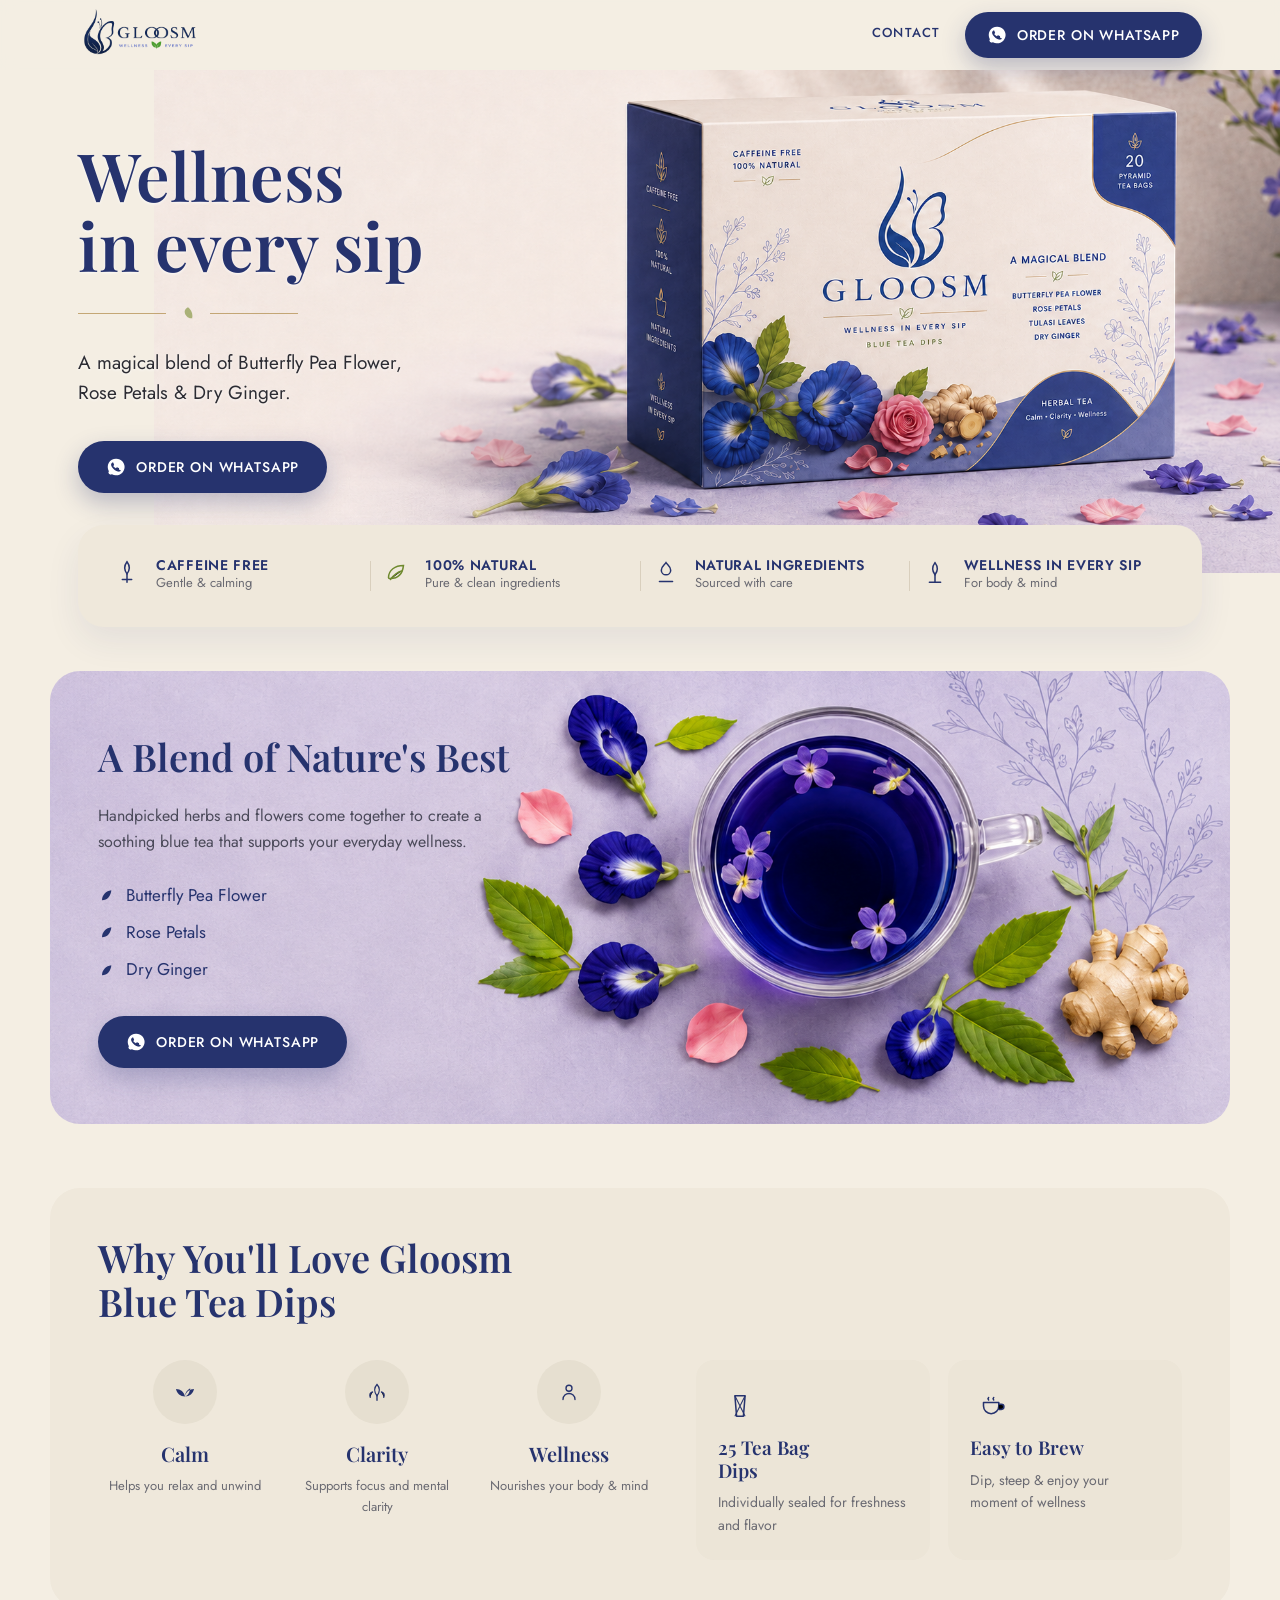
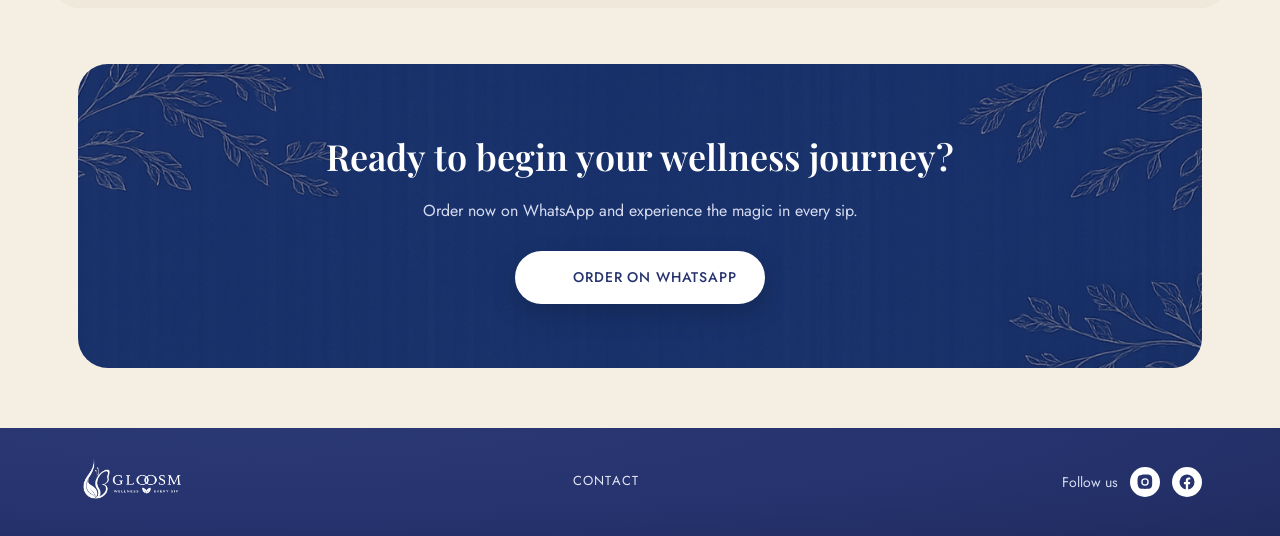
==== index.html @ f614bc04 "First Commit" ====
<!DOCTYPE html>
<html lang="en">

<head>
  <meta charset="UTF-8" />
  <meta name="viewport" content="width=device-width, initial-scale=1.0" />
  <title>Gloosm — Wellness in Every Sip</title>
  <meta name="description"
    content="Gloosm Blue Tea Dips — a magical blend of Butterfly Pea Flower, Rose Petals, Tulasi Leaves & Ginger. Caffeine free, 100% natural." />
  <link rel="preconnect" href="https://fonts.googleapis.com" />
  <link rel="preconnect" href="https://fonts.gstatic.com" crossorigin />
  <link
    href="https://fonts.googleapis.com/css2?family=Playfair+Display:wght@400;500;600;700&family=Jost:wght@300;400;500;600&display=swap"
    rel="stylesheet" />
  <link rel="stylesheet" href="styles.css" />
</head>

<body>

  <!-- ================= HEADER ================= -->
  <header class="site-header" id="top">
    <div class="container header-inner">
      <a href="#top" class="brand">
        <img src="images/logoo.png" alt="Gloosm Logo" class="brand-logo" />
      </a>

      <nav class="main-nav" id="mainNav">
        <a href="#contact">CONTACT</a>
      </nav>

      <a href="https://wa.me/917780177372" class="btn btn-whatsapp header-cta">
        <span class="wa-icon" aria-hidden="true"></span> ORDER ON WHATSAPP
      </a>

      <button class="nav-toggle" id="navToggle" aria-label="Menu" aria-expanded="false">
        <span></span><span></span><span></span>
      </button>
    </div>
  </header>

  <!-- ================= HERO ================= -->
  <section class="hero">
    <div class="container hero-inner">
      <div class="hero-copy">
        <h1>Wellness<br />in every sip</h1>
        <div class="leaf-divider" aria-hidden="true">
          <span class="line"></span>
          <svg viewBox="0 0 24 24" width="20" height="20">
            <path d="M12 4c4 3 6 8 5 13-4 1-9-3-9-8 0-2 2-4 4-5z" fill="#8a9a4a" opacity=".7" />
          </svg>
          <span class="line"></span>
        </div>
        <p>A magical blend of Butterfly Pea Flower,<br />Rose Petals &amp; Dry Ginger.</p>
        <a href="https://wa.me/917780177372" class="btn btn-whatsapp">
          <span class="wa-icon" aria-hidden="true"></span> ORDER ON WHATSAPP
        </a>
      </div>
    </div>
  </section>

  <!-- ================= FEATURE BAR ================= -->
  <section class="features">
    <div class="container feature-row">
      <div class="feature">
        <span class="feature-icon">
          <svg viewBox="0 0 32 32" width="30" height="30">
            <path d="M16 5c3 4 3 9 0 13-3-4-3-9 0-13z" fill="none" stroke="#26336E" stroke-width="1.6" />
            <path d="M16 18v9M11 24h10" stroke="#26336E" stroke-width="1.6" stroke-linecap="round" />
          </svg>
        </span>
        <div class="feature-text">
          <h3>CAFFEINE FREE</h3>
          <p>Gentle &amp; calming</p>
        </div>
      </div>
      <span class="feature-sep"></span>
      <div class="feature">
        <span class="feature-icon">
          <svg viewBox="0 0 32 32" width="30" height="30">
            <path d="M8 22c0-8 7-13 16-13-1 9-6 14-14 14-1 0-2-.4-2-1z" fill="none" stroke="#6f8a2e"
              stroke-width="1.6" />
            <path d="M10 24c4-5 8-8 12-9" stroke="#6f8a2e" stroke-width="1.6" stroke-linecap="round" />
          </svg>
        </span>
        <div class="feature-text">
          <h3>100% NATURAL</h3>
          <p>Pure &amp; clean ingredients</p>
        </div>
      </div>
      <span class="feature-sep"></span>
      <div class="feature">
        <span class="feature-icon">
          <svg viewBox="0 0 32 32" width="30" height="30">
            <path d="M16 6c2 3 5 4 5 8a5 5 0 0 1-10 0c0-4 3-5 5-8z" fill="none" stroke="#26336E" stroke-width="1.6" />
            <path d="M9 26h14" stroke="#26336E" stroke-width="1.6" stroke-linecap="round" />
          </svg>
        </span>
        <div class="feature-text">
          <h3>NATURAL <br class="br-narrow">INGREDIENTS</h3>
          <p>Sourced with care</p>
        </div>
      </div>
      <span class="feature-sep"></span>
      <div class="feature">
        <span class="feature-icon">
          <svg viewBox="0 0 32 32" width="30" height="30">
            <path d="M16 6c3 4 3 9 0 13-3-4-3-9 0-13z" fill="none" stroke="#26336E" stroke-width="1.6" />
            <path d="M16 19v8M10 27h12" stroke="#26336E" stroke-width="1.6" stroke-linecap="round" />
          </svg>
        </span>
        <div class="feature-text">
          <h3>WELLNESS <br class="br-narrow">IN EVERY SIP</h3>
          <p>For body &amp; mind</p>
        </div>
      </div>
    </div>
  </section>

  <!-- ================= MOBILE HERO CTA ================= -->
  <div class="mobile-hero-cta">
    <a href="https://wa.me/917780177372" class="btn btn-whatsapp">
      <span class="wa-icon" aria-hidden="true"></span> ORDER ON WHATSAPP
    </a>
  </div>

  <!-- ================= BLEND / ABOUT ================= -->
  <section class="blend" id="about">
    <div class="container blend-card">
      <div class="blend-copy">
        <h2>A Blend of Nature's Best</h2>
        <p>Handpicked herbs and flowers come together to create a soothing blue tea that supports your everyday
          wellness.</p>
        <ul class="ingredients">
          <li><span class="leaf-bullet" aria-hidden="true"></span> Butterfly Pea Flower</li>
          <li><span class="leaf-bullet" aria-hidden="true"></span> Rose Petals</li>
          <li><span class="leaf-bullet" aria-hidden="true"></span> Dry Ginger</li>
        </ul>
        <a href="https://wa.me/917780177372" class="btn btn-whatsapp">
          <span class="wa-icon" aria-hidden="true"></span> ORDER ON WHATSAPP
        </a>
      </div>
    </div>
  </section>

  <!-- ================= WHY / PRODUCT ================= -->
  <section class="why" id="product">
    <div class="container why-inner">
      <h2>Why You'll Love Gloosm<br />Blue Tea Dips</h2>

      <div class="why-grid">
        <div class="why-benefits">
          <div class="benefit">
            <span class="benefit-icon">
              <svg viewBox="0 0 40 40" width="30" height="30">
                <path
                  d="M20 26c-6 0-11-4-12-10 6 0 11 4 12 10zM20 26c6 0 11-4 12-10-6 0-11 4-12 10zM20 26c0-5 3-9 7-11-1 6-3 10-7 11z"
                  fill="#26336E" />
              </svg>
            </span>
            <h4>Calm</h4>
            <p>Helps you relax and unwind</p>
          </div>
          <div class="benefit">
            <span class="benefit-icon">
              <svg viewBox="0 0 40 40" width="30" height="30">
                <path d="M20 10c4 4 4 10 0 15-4-5-4-11 0-15z" fill="none" stroke="#26336E" stroke-width="1.8" />
                <path d="M20 25v6M14 20c-3 1-4 4-3 7M26 20c3 1 4 4 3 7" stroke="#26336E" stroke-width="1.8"
                  stroke-linecap="round" />
              </svg>
            </span>
            <h4>Clarity</h4>
            <p>Supports focus and mental clarity</p>
          </div>
          <div class="benefit">
            <span class="benefit-icon">
              <svg viewBox="0 0 40 40" width="30" height="30">
                <circle cx="20" cy="15" r="4" fill="none" stroke="#26336E" stroke-width="1.8" />
                <path d="M12 30c0-5 4-8 8-8s8 3 8 8" fill="none" stroke="#26336E" stroke-width="1.8"
                  stroke-linecap="round" />
              </svg>
            </span>
            <h4>Wellness</h4>
            <p>Nourishes your body &amp; mind</p>
          </div>
        </div>

        <div class="why-cards">
          <div class="info-card">
            <span class="info-icon">
              <svg viewBox="0 0 40 40" width="34" height="34">
                <path d="M14 8h12l-2 24H16z" fill="none" stroke="#26336E" stroke-width="1.8" stroke-linejoin="round" />
                <path d="M14 8l12 24M26 8L14 32" stroke="#26336E" stroke-width="1.2" />
              </svg>
            </span>
            <h4>25 Tea Bag<br />Dips</h4>
            <p>Individually sealed for freshness and flavor</p>
          </div>
          <div class="info-card">
            <span class="info-icon">
              <svg viewBox="0 0 40 40" width="34" height="34">
                <path d="M10 16h18v4a9 9 0 0 1-18 0z" fill="none" stroke="#26336E" stroke-width="1.8"
                  stroke-linejoin="round" />
                <path d="M28 18h3a3 3 0 0 1 0 6h-3M16 10c-1 1-1 2 0 3M22 10c-1 1-1 2 0 3" stroke="#26336E"
                  stroke-width="1.8" stroke-linecap="round" />
              </svg>
            </span>
            <h4>Easy to Brew</h4>
            <p>Dip, steep &amp; enjoy your moment of wellness</p>
          </div>
        </div>
      </div>
    </div>
  </section>

  <!-- ================= CTA ================= -->
  <section class="cta" id="contact">
    <div class="container">
      <div class="cta-card">
        <h2>Ready to begin your wellness journey?</h2>
        <p>Order now on WhatsApp and experience the magic in every sip.</p>
        <a href="https://wa.me/917780177372" class="btn btn-whatsapp btn-light">
          <span class="wa-icon wa-icon-green" aria-hidden="true"></span> ORDER ON WHATSAPP
        </a>
      </div>
    </div>
  </section>

  <!-- ================= FOOTER ================= -->
  <footer class="site-footer">
    <div class="container footer-inner">
      <a href="#top" class="brand footer-brand">
        <img src="images/logoo.png" alt="Gloosm Logo" class="brand-logo" />
      </a>

      <nav class="footer-nav">
        <a href="#contact">CONTACT</a>
      </nav>

      <div class="footer-social">
        <span>Follow us</span>
        <a href="#" class="social" aria-label="Instagram">
          <svg viewBox="0 0 24 24" width="18" height="18" fill="#26336E">
            <path
              d="M12 2c2.7 0 3 0 4.1.1 1 .1 1.7.2 2.3.5.6.2 1.1.5 1.6 1s.8 1 1 1.6c.2.6.4 1.3.5 2.3.1 1.1.1 1.4.1 4.1s0 3-.1 4.1c-.1 1-.2 1.7-.5 2.3-.2.6-.5 1.1-1 1.6s-1 .8-1.6 1c-.6.2-1.3.4-2.3.5-1.1.1-1.4.1-4.1.1s-3 0-4.1-.1c-1-.1-1.7-.2-2.3-.5-.6-.2-1.1-.5-1.6-1s-.8-1-1-1.6c-.3-.6-.4-1.3-.5-2.3C2 15 2 14.7 2 12s0-3 .1-4.1c.1-1 .2-1.7.5-2.3.2-.6.5-1.1 1-1.6s1-.8 1.6-1c.6-.3 1.3-.4 2.3-.5C8.7 2 9 2 12 2zm0 5a5 5 0 1 0 0 10 5 5 0 0 0 0-10zm0 8.2a3.2 3.2 0 1 1 0-6.4 3.2 3.2 0 0 1 0 6.4zm5.2-8.4a1.2 1.2 0 1 1-2.4 0 1.2 1.2 0 0 1 2.4 0z" />
          </svg>
        </a>
        <a href="#" class="social" aria-label="Facebook">
          <svg viewBox="0 0 24 24" width="18" height="18" fill="#26336E">
            <path
              d="M22 12a10 10 0 1 0-11.6 9.9v-7H7.9V12h2.5V9.8c0-2.5 1.5-3.9 3.8-3.9 1.1 0 2.2.2 2.2.2v2.5h-1.3c-1.2 0-1.6.8-1.6 1.6V12h2.8l-.4 2.9h-2.4v7A10 10 0 0 0 22 12z" />
          </svg>
        </a>
      </div>
    </div>
  </footer>

  <script src="script.js"></script>
</body>

</html>
---- styles.css ----
/* ================= RESET & TOKENS ================= */
*,
*::before,
*::after { box-sizing: border-box; margin: 0; padding: 0; }

:root {
  --navy: #26336e;
  --navy-deep: #1f2a5c;
  --cream: #f4eee3;
  --cream-2: #efe8db;
  --lavender: #d9d2ea;
  --lavender-2: #cfc7e6;
  --gold: #b8965a;
  --olive: #6f8a2e;
  --ink: #2c2c33;
  --muted: #6a6a72;
  --white: #ffffff;
  --radius: 26px;
  --serif: "Playfair Display", Georgia, serif;
  --sans: "Jost", "Segoe UI", sans-serif;
}

html { scroll-behavior: smooth; }

body {
  font-family: var(--sans);
  color: var(--ink);
  background: var(--cream);
  line-height: 1.6;
  -webkit-font-smoothing: antialiased;
}

img { max-width: 100%; display: block; }

.container {
  width: 100%;
  max-width: 1180px;
  margin: 0 auto;
  padding: 0 28px;
}

h1, h2, h3, h4 { font-family: var(--serif); color: var(--navy); font-weight: 600; }

/* ================= BUTTONS ================= */
.btn {
  display: inline-flex;
  align-items: center;
  gap: 10px;
  font-family: var(--sans);
  font-weight: 500;
  font-size: 14px;
  letter-spacing: .06em;
  text-decoration: none;
  border: none;
  cursor: pointer;
  border-radius: 40px;
  padding: 15px 28px;
  transition: transform .2s ease, box-shadow .2s ease, background .2s ease;
}

.btn-whatsapp {
  background: var(--navy);
  color: #fff;
  box-shadow: 0 10px 24px rgba(38, 51, 110, .28);
}
.btn-whatsapp:hover { background: var(--navy-deep); transform: translateY(-2px); }

.btn-light {
  background: #fff;
  color: var(--navy);
  box-shadow: 0 10px 26px rgba(0, 0, 0, .18);
}
.btn-light:hover { transform: translateY(-2px); }

/* whatsapp glyph */
.wa-icon {
  width: 20px; height: 20px; flex: 0 0 20px;
  border-radius: 50%;
  background: #fff;
  -webkit-mask: url("data:image/svg+xml,%3Csvg xmlns='http://www.w3.org/2000/svg' viewBox='0 0 24 24'%3E%3Cpath d='M12 2a10 10 0 0 0-8.6 15L2 22l5.2-1.4A10 10 0 1 0 12 2zm5.9 14.1c-.2.7-1.4 1.3-2 1.4-.5.1-1.1.1-1.8-.1-.4-.1-1-.3-1.7-.6-3-1.3-4.9-4.3-5.1-4.5-.1-.2-1.2-1.5-1.2-2.9s.7-2 1-2.3c.2-.3.5-.4.7-.4h.5c.2 0 .4 0 .6.5l.8 2c.1.1.1.3 0 .5l-.4.5-.3.3c-.1.1-.2.3-.1.5s.5.9 1.1 1.4c.8.7 1.4.9 1.6 1s.4.1.5-.1l.7-.8c.2-.2.3-.2.5-.1l1.9.9c.2.1.4.2.4.3.1.2.1.6-.1 1.3z'/%3E%3C/svg%3E") center/contain no-repeat;
          mask: url("data:image/svg+xml,%3Csvg xmlns='http://www.w3.org/2000/svg' viewBox='0 0 24 24'%3E%3Cpath d='M12 2a10 10 0 0 0-8.6 15L2 22l5.2-1.4A10 10 0 1 0 12 2zm5.9 14.1c-.2.7-1.4 1.3-2 1.4-.5.1-1.1.1-1.8-.1-.4-.1-1-.3-1.7-.6-3-1.3-4.9-4.3-5.1-4.5-.1-.2-1.2-1.5-1.2-2.9s.7-2 1-2.3c.2-.3.5-.4.7-.4h.5c.2 0 .4 0 .6.5l.8 2c.1.1.1.3 0 .5l-.4.5-.3.3c-.1.1-.2.3-.1.5s.5.9 1.1 1.4c.8.7 1.4.9 1.6 1s.4.1.5-.1l.7-.8c.2-.2.3-.2.5-.1l1.9.9c.2.1.4.2.4.3.1.2.1.6-.1 1.3z'/%3E%3C/svg%3E") center/contain no-repeat;
}
.btn-whatsapp .wa-icon { background: #fff; }
.wa-icon-green { background: #2aa81a; }

/* ================= HEADER ================= */
.site-header {
  position: sticky;
  top: 0;
  z-index: 50;
  background: rgba(244, 238, 227, .92);
  backdrop-filter: blur(8px);
}
.header-inner {
  display: flex;
  align-items: center;
  gap: 24px;
  padding-top: 10px;
  padding-bottom: 10px;
  height: 70px;
}

.brand { display: flex; align-items: center; text-decoration: none; }
.brand-logo {
  height: 50px;
  width: auto;
  object-fit: contain;
  display: block;
  transform: scale(1.65);
  transform-origin: left center;
}

.main-nav {
  display: flex;
  gap: 34px;
  margin-left: auto;
}
.main-nav a {
  text-decoration: none;
  color: var(--navy);
  font-size: 13px;
  font-weight: 500;
  letter-spacing: .1em;
  padding-bottom: 4px;
  position: relative;
}
.main-nav a.active::after,
.main-nav a:hover::after {
  content: "";
  position: absolute;
  left: 0; right: 0; bottom: 0;
  height: 2px;
  background: var(--navy);
}

.header-cta { padding: 12px 22px; }

.nav-toggle {
  display: none;
  flex-direction: column;
  gap: 5px;
  background: none;
  border: none;
  cursor: pointer;
  padding: 6px;
}
.nav-toggle span {
  width: 26px; height: 2px; background: var(--navy);
  transition: .3s;
}

/* ================= HERO ================= */
.hero {
  position: relative;
  background-image: url("images/Hero (2).png");
  background-position: right center;
  background-size: 88% auto;
  background-repeat: no-repeat;
  padding: 70px 0 80px;
  min-height: 500px;
  display: flex;
  align-items: center;
  overflow: hidden;
}

.hero-inner {
  position: relative;
  z-index: 2;
  display: flex;
  align-items: center;
  width: 100%;
}

.hero-copy {
  max-width: 520px;
}

.hero-copy h1 {
  font-size: clamp(42px, 5.2vw, 70px);
  line-height: 1.05;
  font-weight: 600;
  color: var(--navy);
  text-shadow: 0 1px 3px rgba(255, 255, 255, 0.8);
}

.leaf-divider {
  display: flex;
  align-items: center;
  gap: 12px;
  margin: 24px 0;
  max-width: 220px;
}
.leaf-divider .line { flex: 1; height: 1px; background: var(--gold); opacity: .8; }

.hero-copy p {
  font-size: 19px;
  color: var(--ink);
  margin-bottom: 32px;
  font-weight: 400;
  text-shadow: 0 1px 3px rgba(255, 255, 255, 0.8);
}

/* ================= FEATURES ================= */
.features {
  position: relative;
  z-index: 10;
  background: var(--cream-2);
  border-radius: var(--radius);
  margin: -48px auto 0;
  max-width: 1124px;
  padding: 6px;
  box-shadow: 0 14px 34px rgba(38, 51, 110, 0.08);
}
.feature-row {
  display: flex;
  align-items: center;
  justify-content: space-between;
  gap: 10px;
  padding-top: 26px;
  padding-bottom: 26px;
}
.feature { display: flex; align-items: center; gap: 14px; flex: 1; }
.feature-text h3 {
  font-family: var(--sans);
  font-size: 14px;
  font-weight: 600;
  letter-spacing: .05em;
  color: var(--navy);
  line-height: 1.15;
}
.feature-text p { font-size: 13px; color: var(--muted); }
.feature-sep { width: 1px; align-self: stretch; background: #d9cfbd; margin: 4px 0; }
.br-narrow { display: none; }

/* ================= BLEND ================= */
.blend { padding: 44px 0; }
.blend-card {
  background: url("images/middle (2).png") center center / cover no-repeat;
  border-radius: 30px;
  display: flex;
  align-items: center;
  padding: 56px 48px;
  min-height: 420px;
  overflow: hidden;
}
.blend-copy { max-width: 480px; }
.blend-copy h2 { font-size: clamp(28px, 3.4vw, 38px); margin-bottom: 16px; }
.blend-copy p { color: #4b4a5a; max-width: 420px; margin-bottom: 22px; }
.ingredients { list-style: none; margin-bottom: 28px; }
.ingredients li {
  display: flex; align-items: center; gap: 12px;
  color: var(--navy);
  font-size: 17px;
  padding: 5px 0;
}
.leaf-bullet {
  width: 16px; height: 16px; flex: 0 0 16px;
  background: var(--navy);
  -webkit-mask: url("data:image/svg+xml,%3Csvg xmlns='http://www.w3.org/2000/svg' viewBox='0 0 24 24'%3E%3Cpath d='M6 20c0-8 6-14 14-15-1 9-6 15-14 15z' fill='black'/%3E%3Cpath d='M8 18c3-4 7-7 10-8' stroke='white' stroke-width='1.5' fill='none'/%3E%3C/svg%3E") center/contain no-repeat;
          mask: url("data:image/svg+xml,%3Csvg xmlns='http://www.w3.org/2000/svg' viewBox='0 0 24 24'%3E%3Cpath d='M6 20c0-8 6-14 14-15-1 9-6 15-14 15z' fill='black'/%3E%3C/svg%3E") center/contain no-repeat;
}

/* ================= WHY ================= */
.why { padding: 20px 0 56px; }
.why-inner {
  background: var(--cream-2);
  border-radius: 30px;
  padding: 48px;
  position: relative;
}
.why-inner > h2 {
  font-size: clamp(28px, 3.4vw, 38px);
  margin-bottom: 36px;
  line-height: 1.15;
}
.why-grid {
  display: grid;
  grid-template-columns: 1.15fr 1fr;
  gap: 40px;
  align-items: start;
}
.why-benefits {
  display: grid;
  grid-template-columns: repeat(3, 1fr);
  gap: 18px;
}
.benefit { text-align: center; }
.benefit-icon,
.info-icon {
  display: inline-flex;
  align-items: center; justify-content: center;
  width: 64px; height: 64px;
  border-radius: 50%;
  background: #e6dfd0;
  margin-bottom: 14px;
}
.benefit h4 { font-size: 20px; margin-bottom: 6px; }
.benefit p { font-size: 13px; color: var(--muted); }

.why-cards { display: grid; grid-template-columns: 1fr 1fr; gap: 18px; }
.info-card {
  background: #ece5d7;
  border-radius: 18px;
  padding: 24px 22px;
}
.info-icon { background: transparent; width: 44px; height: 44px; margin-bottom: 8px; }
.info-card h4 { font-size: 19px; margin-bottom: 10px; line-height: 1.2; }
.info-card p { font-size: 14px; color: var(--muted); }

/* ================= CTA ================= */
.cta { padding: 0 0 60px; }
.cta-card {
  background: url("images/footer (2).png") center center / cover no-repeat;
  border-radius: 30px;
  text-align: center;
  padding: 64px 24px;
  color: #fff;
  position: relative;
  overflow: hidden;
  min-height: 280px;
  display: flex;
  flex-direction: column;
  align-items: center;
  justify-content: center;
}
.cta-card h2 { color: #fff; font-size: clamp(26px, 3.2vw, 36px); margin-bottom: 12px; }
.cta-card p { color: #d6dbf0; margin-bottom: 28px; }

/* ================= FOOTER ================= */
.site-footer {
  background:
    radial-gradient(120% 160% at 20% 0%, #2a3873 0%, #26336e 50%, #1f2a5c 100%);
  color: #fff;
  padding: 30px 0;
}
.footer-inner {
  display: flex;
  align-items: center;
  gap: 30px;
  flex-wrap: wrap;
}
.footer-brand .brand-logo {
  height: 48px;
  transform: scale(1.5);
  transform-origin: left center;
  filter: brightness(0) invert(1);
}
.footer-nav {
  margin: 0 auto;
  display: flex;
  align-items: center;
  gap: 16px;
}
.footer-nav a {
  color: #e6e8f5;
  text-decoration: none;
  font-size: 13px;
  letter-spacing: .08em;
}
.footer-nav a:hover { color: #fff; }
.footer-nav .dot { color: #6a76a8; }
.footer-social { display: flex; align-items: center; gap: 12px; color: #d6dbf0; font-size: 14px; }
.footer-social .social {
  width: 30px; height: 30px;
  background: #fff;
  border-radius: 50%;
  display: inline-flex; align-items: center; justify-content: center;
}

/* ================= RESPONSIVE ================= */
.mobile-hero-cta {
  display: none;
}

@media (max-width: 960px) {
  .header-cta { display: none; }
  .nav-toggle { display: flex; }
  .main-nav {
    position: absolute;
    top: 100%; left: 0; right: 0;
    background: var(--cream);
    flex-direction: column;
    gap: 0;
    padding: 0 28px;
    max-height: 0;
    overflow: hidden;
    transition: max-height .35s ease;
    box-shadow: 0 12px 24px rgba(0,0,0,.08);
  }
  .main-nav.open { max-height: 320px; padding: 12px 28px 20px; }
  .main-nav a { padding: 12px 0; }
}

@media (max-width: 768px) {
  .container {
    padding: 0 16px;
  }

  /* Header */
  .site-header {
    background: #f4eee3;
  }
  .header-inner {
    height: 60px;
    padding: 6px 16px;
    justify-content: space-between;
  }
  .brand-logo {
    height: 38px;
    max-height: 40px;
    transform: none;
  }

  /* Hero Section */
  .hero {
    position: relative;
    background-image: url("images/Hero (2).png");
    background-position: 90% -10px;
    background-size: 115% auto;
    background-repeat: no-repeat;
    padding: 34px 0 28px;
    min-height: 230px;
    overflow: hidden;
  }
  .hero::before {
    content: "";
    position: absolute;
    inset: 0;
    background: linear-gradient(90deg, #f4eee3 0%, rgba(244, 238, 227, 0.92) 42%, rgba(244, 238, 227, 0.4) 68%, rgba(244, 238, 227, 0) 88%);
    pointer-events: none;
    z-index: 1;
  }
  .hero-copy {
    max-width: 54%;
  }
  .hero-copy h1 {
    font-size: clamp(22px, 6vw, 32px);
    line-height: 1.1;
  }
  .leaf-divider {
    margin: 8px 0;
  }
  .hero-copy p {
    font-size: 11px;
    line-height: 1.35;
    margin-bottom: 0;
  }
  .hero-copy .btn {
    display: none;
  }

  /* Feature Bar */
  .features {
    margin: -14px 10px 16px;
    border-radius: 12px;
    padding: 2px 4px;
    box-shadow: 0 6px 18px rgba(38, 51, 110, 0.06);
    background: #f7f2ea;
  }
  .feature-row {
    display: flex;
    flex-wrap: nowrap;
    align-items: center;
    justify-content: space-between;
    gap: 2px;
    padding: 8px 4px;
  }
  .feature {
    flex: 1;
    min-width: 0;
    display: flex;
    align-items: center;
    gap: 4px;
    padding: 0 2px;
  }
  .feature-icon {
    flex-shrink: 0;
  }
  .feature-icon svg {
    width: 16px;
    height: 16px;
  }
  .feature-text h3 {
    font-size: 8px;
    line-height: 1.15;
    letter-spacing: 0;
  }
  .feature-text p {
    font-size: 7.5px;
    line-height: 1.1;
    margin-top: 1px;
  }
  .feature-sep {
    display: block;
    width: 1px;
    height: 22px;
    background: rgba(38, 51, 110, 0.12);
    flex-shrink: 0;
  }
  .br-narrow {
    display: inline;
  }

  /* Mobile Hero CTA Button */
  .mobile-hero-cta {
    display: flex;
    justify-content: center;
    margin: 4px 0 22px;
  }
  .mobile-hero-cta .btn-whatsapp {
    width: 82%;
    max-width: 320px;
    justify-content: center;
    padding: 11px 20px;
    font-size: 12px;
    border-radius: 30px;
  }

  /* Blend / About Card */
  .blend-card {
    padding: 22px 16px;
    border-radius: 18px;
    background: url("images/Mobile UI Middle Image.png") center center / cover no-repeat;
    min-height: 250px;
  }
  .blend-copy {
    max-width: 60%;
  }
  .blend-copy h2 {
    font-size: 19px;
    line-height: 1.15;
    margin-bottom: 8px;
  }
  .blend-copy p {
    font-size: 11px;
    line-height: 1.35;
    margin-bottom: 10px;
  }
  .ingredients {
    margin-bottom: 14px;
    gap: 5px;
  }
  .ingredients li {
    font-size: 10.5px;
    gap: 5px;
  }
  .blend-copy .btn-whatsapp {
    padding: 8px 14px;
    font-size: 10.5px;
    border-radius: 30px;
  }

  /* Why / Product Section */
  .why-inner {
    padding: 24px 12px;
  }
  .why-inner h2 {
    font-size: 20px;
    line-height: 1.2;
    margin-bottom: 18px;
    text-align: center;
  }
  .why-grid {
    display: flex;
    flex-direction: column;
    gap: 14px;
  }
  .why-benefits {
    display: grid;
    grid-template-columns: repeat(3, 1fr);
    gap: 4px;
    background: #f7f2ea;
    border-radius: 14px;
    padding: 14px 6px;
  }
  .benefit {
    text-align: center;
  }
  .benefit-icon svg {
    width: 22px;
    height: 22px;
  }
  .benefit h4 {
    font-size: 12px;
    margin: 4px 0 2px;
  }
  .benefit p {
    font-size: 9.5px;
    line-height: 1.2;
  }

  .why-cards {
    display: grid;
    grid-template-columns: 1fr 1fr;
    gap: 10px;
  }
  .info-card {
    background: #f7f2ea;
    border-radius: 14px;
    padding: 14px 10px;
    text-align: left;
  }
  .info-icon svg {
    width: 26px;
    height: 26px;
  }
  .info-card h4 {
    font-size: 12px;
    margin: 6px 0 3px;
  }
  .info-card p {
    font-size: 9.5px;
    line-height: 1.25;
  }

  /* CTA Section */
  .cta-card {
    padding: 32px 16px;
    border-radius: 18px;
    min-height: 210px;
  }
  .cta-card h2 {
    font-size: 19px;
    line-height: 1.2;
    margin-bottom: 8px;
  }
  .cta-card p {
    font-size: 11px;
    margin-bottom: 18px;
  }
  .cta-card .btn {
    padding: 9px 20px;
    font-size: 11px;
  }

  /* Footer */
  .site-footer {
    padding: 22px 0 18px;
  }
  .footer-inner {
    flex-direction: column;
    align-items: center;
    gap: 10px;
    text-align: center;
  }
  .footer-brand .brand-logo {
    transform: scale(1.3);
  }
  .footer-nav {
    margin: 4px 0;
  }
  .footer-social {
    margin-top: 4px;
  }
}
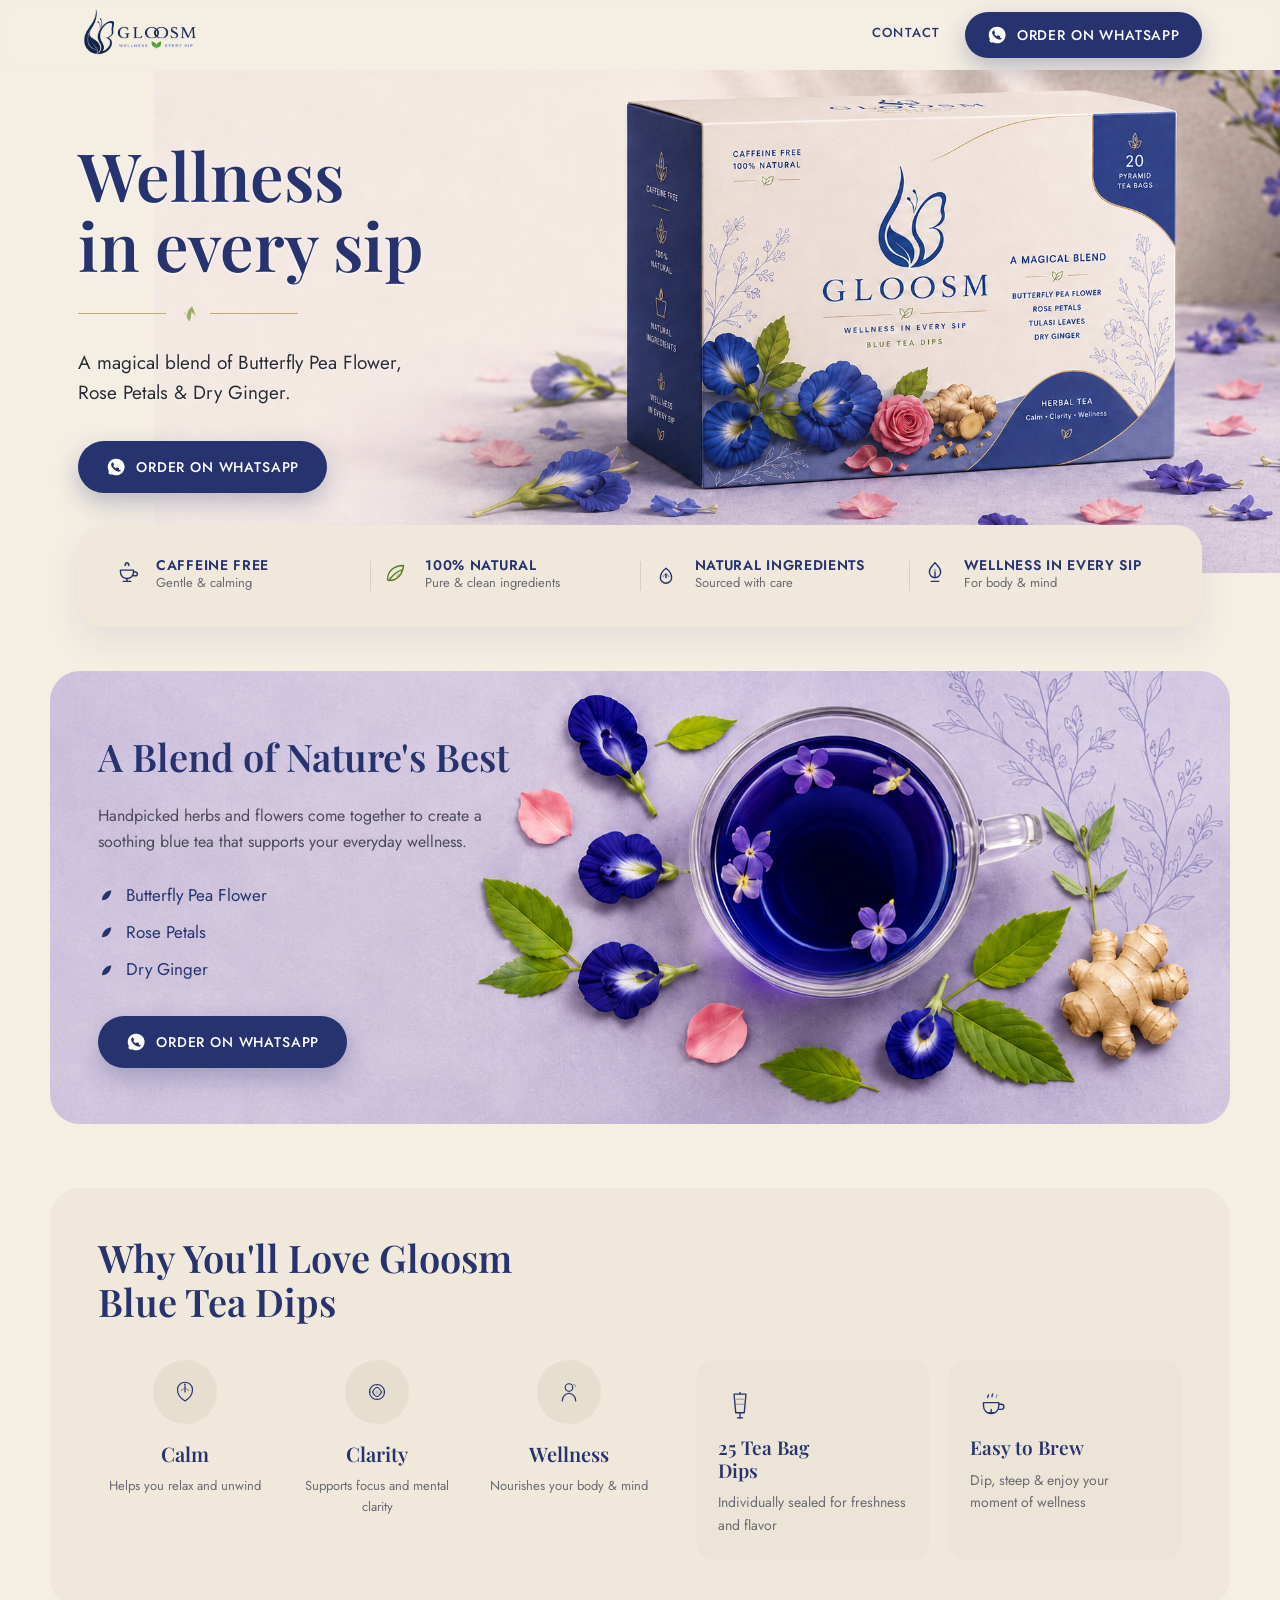
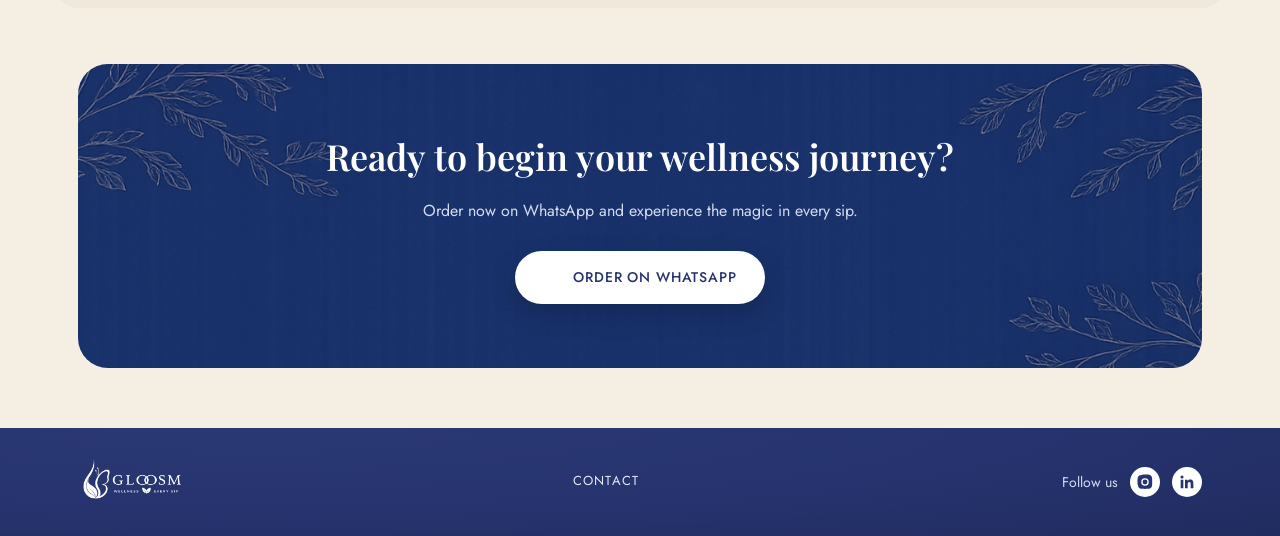
==== commit 769eb1cc: "Icons and Links" ====
--- a/index.html
+++ b/index.html
@@ -46,7 +46,8 @@
         <div class="leaf-divider" aria-hidden="true">
           <span class="line"></span>
           <svg viewBox="0 0 24 24" width="20" height="20">
-            <path d="M12 4c4 3 6 8 5 13-4 1-9-3-9-8 0-2 2-4 4-5z" fill="#8a9a4a" opacity=".7" />
+            <path d="M17 3c-3 2-6 6-6 11 0 3 1 5 3 7 1-3 2-7 2-11 3 1 5 4 5 7 0-5-2-10-4-14z" fill="#7a9a3a" opacity=".75" />
+            <path d="M7 10c2 1 4 4 4 7" stroke="#7a9a3a" stroke-width="1" fill="none" stroke-linecap="round" opacity=".5" />
           </svg>
           <span class="line"></span>
         </div>
@@ -63,9 +64,13 @@
     <div class="container feature-row">
       <div class="feature">
         <span class="feature-icon">
-          <svg viewBox="0 0 32 32" width="30" height="30">
-            <path d="M16 5c3 4 3 9 0 13-3-4-3-9 0-13z" fill="none" stroke="#26336E" stroke-width="1.6" />
-            <path d="M16 18v9M11 24h10" stroke="#26336E" stroke-width="1.6" stroke-linecap="round" />
+          <svg viewBox="0 0 32 32" width="30" height="30" fill="none" stroke="#26336E" stroke-width="1.5" stroke-linecap="round" stroke-linejoin="round">
+            <path d="M9 14h14v2a7 7 0 0 1-14 0v-2z" />
+            <path d="M23 16h2a2 2 0 0 1 0 4h-2" />
+            <path d="M14 9c0-1.5 1-3 2-3s2 1.5 2 3" />
+            <line x1="16" y1="23" x2="16" y2="26" />
+            <line x1="12" y1="26" x2="20" y2="26" />
+            <line x1="16" y1="7" x2="16" y2="9" stroke-dasharray="1 2" opacity=".5" />
           </svg>
         </span>
         <div class="feature-text">
@@ -76,10 +81,10 @@
       <span class="feature-sep"></span>
       <div class="feature">
         <span class="feature-icon">
-          <svg viewBox="0 0 32 32" width="30" height="30">
-            <path d="M8 22c0-8 7-13 16-13-1 9-6 14-14 14-1 0-2-.4-2-1z" fill="none" stroke="#6f8a2e"
-              stroke-width="1.6" />
-            <path d="M10 24c4-5 8-8 12-9" stroke="#6f8a2e" stroke-width="1.6" stroke-linecap="round" />
+          <svg viewBox="0 0 32 32" width="30" height="30" fill="none" stroke-width="1.5" stroke-linecap="round" stroke-linejoin="round">
+            <path d="M7 24c0-9 7-15 17-15-1 10-7 16-15 16-1 0-2-.5-2-1z" stroke="#5a7a20" />
+            <path d="M9 24c4-5 9-9 13-10" stroke="#5a7a20" />
+            <path d="M22 18c-2 0-4 1-5 3" stroke="#8aaa3e" opacity=".6" />
           </svg>
         </span>
         <div class="feature-text">
@@ -90,9 +95,10 @@
       <span class="feature-sep"></span>
       <div class="feature">
         <span class="feature-icon">
-          <svg viewBox="0 0 32 32" width="30" height="30">
-            <path d="M16 6c2 3 5 4 5 8a5 5 0 0 1-10 0c0-4 3-5 5-8z" fill="none" stroke="#26336E" stroke-width="1.6" />
-            <path d="M9 26h14" stroke="#26336E" stroke-width="1.6" stroke-linecap="round" />
+          <svg viewBox="0 0 32 32" width="30" height="30" fill="none" stroke="#26336E" stroke-width="1.5" stroke-linecap="round" stroke-linejoin="round">
+            <path d="M10 22c0-4 2-7 6-10 4 3 6 6 6 10a6 6 0 0 1-12 0z" />
+            <path d="M16 22v-4" />
+            <path d="M13 21c1-2 3-3 3-3s2 1 3 3" opacity=".4" />
           </svg>
         </span>
         <div class="feature-text">
@@ -103,9 +109,11 @@
       <span class="feature-sep"></span>
       <div class="feature">
         <span class="feature-icon">
-          <svg viewBox="0 0 32 32" width="30" height="30">
-            <path d="M16 6c3 4 3 9 0 13-3-4-3-9 0-13z" fill="none" stroke="#26336E" stroke-width="1.6" />
-            <path d="M16 19v8M10 27h12" stroke="#26336E" stroke-width="1.6" stroke-linecap="round" />
+          <svg viewBox="0 0 32 32" width="30" height="30" fill="none" stroke="#26336E" stroke-width="1.5" stroke-linecap="round" stroke-linejoin="round">
+            <path d="M16 6c-2 3-6 5-6 10a6 6 0 0 0 12 0c0-5-4-7-6-10z" />
+            <path d="M16 16v6" />
+            <circle cx="16" cy="14" r="1.5" fill="#26336E" stroke="none" opacity=".3" />
+            <path d="M12 26h8" />
           </svg>
         </span>
         <div class="feature-text">
@@ -151,10 +159,11 @@
         <div class="why-benefits">
           <div class="benefit">
             <span class="benefit-icon">
-              <svg viewBox="0 0 40 40" width="30" height="30">
-                <path
-                  d="M20 26c-6 0-11-4-12-10 6 0 11 4 12 10zM20 26c6 0 11-4 12-10-6 0-11 4-12 10zM20 26c0-5 3-9 7-11-1 6-3 10-7 11z"
-                  fill="#26336E" />
+              <svg viewBox="0 0 40 40" width="30" height="30" fill="none" stroke="#26336E" stroke-width="1.6" stroke-linecap="round" stroke-linejoin="round">
+                <path d="M20 32c-5-3-10-8-10-15a10 10 0 0 1 20 0c0 7-5 12-10 15z" />
+                <path d="M20 12v8" />
+                <path d="M15 18c2-2 5-3 5-3s3 1 5 3" opacity=".4" />
+                <circle cx="20" cy="10" r="1.2" fill="#26336E" stroke="none" />
               </svg>
             </span>
             <h4>Calm</h4>
@@ -162,10 +171,11 @@
           </div>
           <div class="benefit">
             <span class="benefit-icon">
-              <svg viewBox="0 0 40 40" width="30" height="30">
-                <path d="M20 10c4 4 4 10 0 15-4-5-4-11 0-15z" fill="none" stroke="#26336E" stroke-width="1.8" />
-                <path d="M20 25v6M14 20c-3 1-4 4-3 7M26 20c3 1 4 4 3 7" stroke="#26336E" stroke-width="1.8"
-                  stroke-linecap="round" />
+              <svg viewBox="0 0 40 40" width="30" height="30" fill="none" stroke="#26336E" stroke-width="1.6" stroke-linecap="round" stroke-linejoin="round">
+                <circle cx="20" cy="20" r="10" />
+                <path d="M14 20c2-4 4-6 6-6s4 2 6 6c-2 4-4 6-6 6s-4-2-6-6z" />
+                <circle cx="20" cy="20" r="2.5" fill="#26336E" stroke="none" opacity=".2" />
+                <path d="M20 10v2M20 28v2M10 20h2M28 20h2" opacity=".3" />
               </svg>
             </span>
             <h4>Clarity</h4>
@@ -173,10 +183,11 @@
           </div>
           <div class="benefit">
             <span class="benefit-icon">
-              <svg viewBox="0 0 40 40" width="30" height="30">
-                <circle cx="20" cy="15" r="4" fill="none" stroke="#26336E" stroke-width="1.8" />
-                <path d="M12 30c0-5 4-8 8-8s8 3 8 8" fill="none" stroke="#26336E" stroke-width="1.8"
-                  stroke-linecap="round" />
+              <svg viewBox="0 0 40 40" width="30" height="30" fill="none" stroke="#26336E" stroke-width="1.6" stroke-linecap="round" stroke-linejoin="round">
+                <circle cx="20" cy="14" r="5" />
+                <path d="M11 32c0-6 4-10 9-10s9 4 9 10" />
+                <path d="M20 19v3" opacity=".3" />
+                <path d="M25 10c2 0 4 1 4 3" opacity=".35" />
               </svg>
             </span>
             <h4>Wellness</h4>
@@ -187,9 +198,13 @@
         <div class="why-cards">
           <div class="info-card">
             <span class="info-icon">
-              <svg viewBox="0 0 40 40" width="34" height="34">
-                <path d="M14 8h12l-2 24H16z" fill="none" stroke="#26336E" stroke-width="1.8" stroke-linejoin="round" />
-                <path d="M14 8l12 24M26 8L14 32" stroke="#26336E" stroke-width="1.2" />
+              <svg viewBox="0 0 40 40" width="34" height="34" fill="none" stroke="#26336E" stroke-width="1.6" stroke-linecap="round" stroke-linejoin="round">
+                <path d="M13 6h14l-2 22H15z" />
+                <path d="M16 12h8" opacity=".3" />
+                <path d="M15 18h10" opacity=".3" />
+                <path d="M20 6v-2" />
+                <path d="M17 34h6" />
+                <path d="M20 28v6" />
               </svg>
             </span>
             <h4>25 Tea Bag<br />Dips</h4>
@@ -197,11 +212,14 @@
           </div>
           <div class="info-card">
             <span class="info-icon">
-              <svg viewBox="0 0 40 40" width="34" height="34">
-                <path d="M10 16h18v4a9 9 0 0 1-18 0z" fill="none" stroke="#26336E" stroke-width="1.8"
-                  stroke-linejoin="round" />
-                <path d="M28 18h3a3 3 0 0 1 0 6h-3M16 10c-1 1-1 2 0 3M22 10c-1 1-1 2 0 3" stroke="#26336E"
-                  stroke-width="1.8" stroke-linecap="round" />
+              <svg viewBox="0 0 40 40" width="34" height="34" fill="none" stroke="#26336E" stroke-width="1.6" stroke-linecap="round" stroke-linejoin="round">
+                <path d="M10 16h18v4a9 9 0 0 1-18 0v-4z" />
+                <path d="M28 18h3a3 3 0 0 1 0 6h-3" />
+                <path d="M15 10c0-2 1-3 1-3" />
+                <path d="M20 9c0-2 1-3 1-3" />
+                <path d="M25 10c0-2 1-3 1-3" opacity=".4" />
+                <path d="M16 28h6" />
+                <path d="M19 24v4" />
               </svg>
             </span>
             <h4>Easy to Brew</h4>
@@ -238,16 +256,15 @@
 
       <div class="footer-social">
         <span>Follow us</span>
-        <a href="#" class="social" aria-label="Instagram">
+        <a href="https://www.instagram.com/gloosm/" target="_blank" rel="noopener noreferrer" class="social" aria-label="Instagram">
           <svg viewBox="0 0 24 24" width="18" height="18" fill="#26336E">
             <path
               d="M12 2c2.7 0 3 0 4.1.1 1 .1 1.7.2 2.3.5.6.2 1.1.5 1.6 1s.8 1 1 1.6c.2.6.4 1.3.5 2.3.1 1.1.1 1.4.1 4.1s0 3-.1 4.1c-.1 1-.2 1.7-.5 2.3-.2.6-.5 1.1-1 1.6s-1 .8-1.6 1c-.6.2-1.3.4-2.3.5-1.1.1-1.4.1-4.1.1s-3 0-4.1-.1c-1-.1-1.7-.2-2.3-.5-.6-.2-1.1-.5-1.6-1s-.8-1-1-1.6c-.3-.6-.4-1.3-.5-2.3C2 15 2 14.7 2 12s0-3 .1-4.1c.1-1 .2-1.7.5-2.3.2-.6.5-1.1 1-1.6s1-.8 1.6-1c.6-.3 1.3-.4 2.3-.5C8.7 2 9 2 12 2zm0 5a5 5 0 1 0 0 10 5 5 0 0 0 0-10zm0 8.2a3.2 3.2 0 1 1 0-6.4 3.2 3.2 0 0 1 0 6.4zm5.2-8.4a1.2 1.2 0 1 1-2.4 0 1.2 1.2 0 0 1 2.4 0z" />
           </svg>
         </a>
-        <a href="#" class="social" aria-label="Facebook">
+        <a href="https://www.linkedin.com/company/gloosm/" target="_blank" rel="noopener noreferrer" class="social" aria-label="LinkedIn">
           <svg viewBox="0 0 24 24" width="18" height="18" fill="#26336E">
-            <path
-              d="M22 12a10 10 0 1 0-11.6 9.9v-7H7.9V12h2.5V9.8c0-2.5 1.5-3.9 3.8-3.9 1.1 0 2.2.2 2.2.2v2.5h-1.3c-1.2 0-1.6.8-1.6 1.6V12h2.8l-.4 2.9h-2.4v7A10 10 0 0 0 22 12z" />
+            <path d="M20.45 20.45h-3.55v-5.57c0-1.33-.02-3.04-1.85-3.04-1.85 0-2.14 1.45-2.14 2.94v5.67H9.36V9h3.41v1.56h.05c.48-.9 1.64-1.85 3.37-1.85 3.6 0 4.27 2.37 4.27 5.46v6.28zM5.34 7.43a2.06 2.06 0 1 1 0-4.12 2.06 2.06 0 0 1 0 4.12zM7.12 20.45H3.56V9h3.56v11.45z" />
           </svg>
         </a>
       </div>
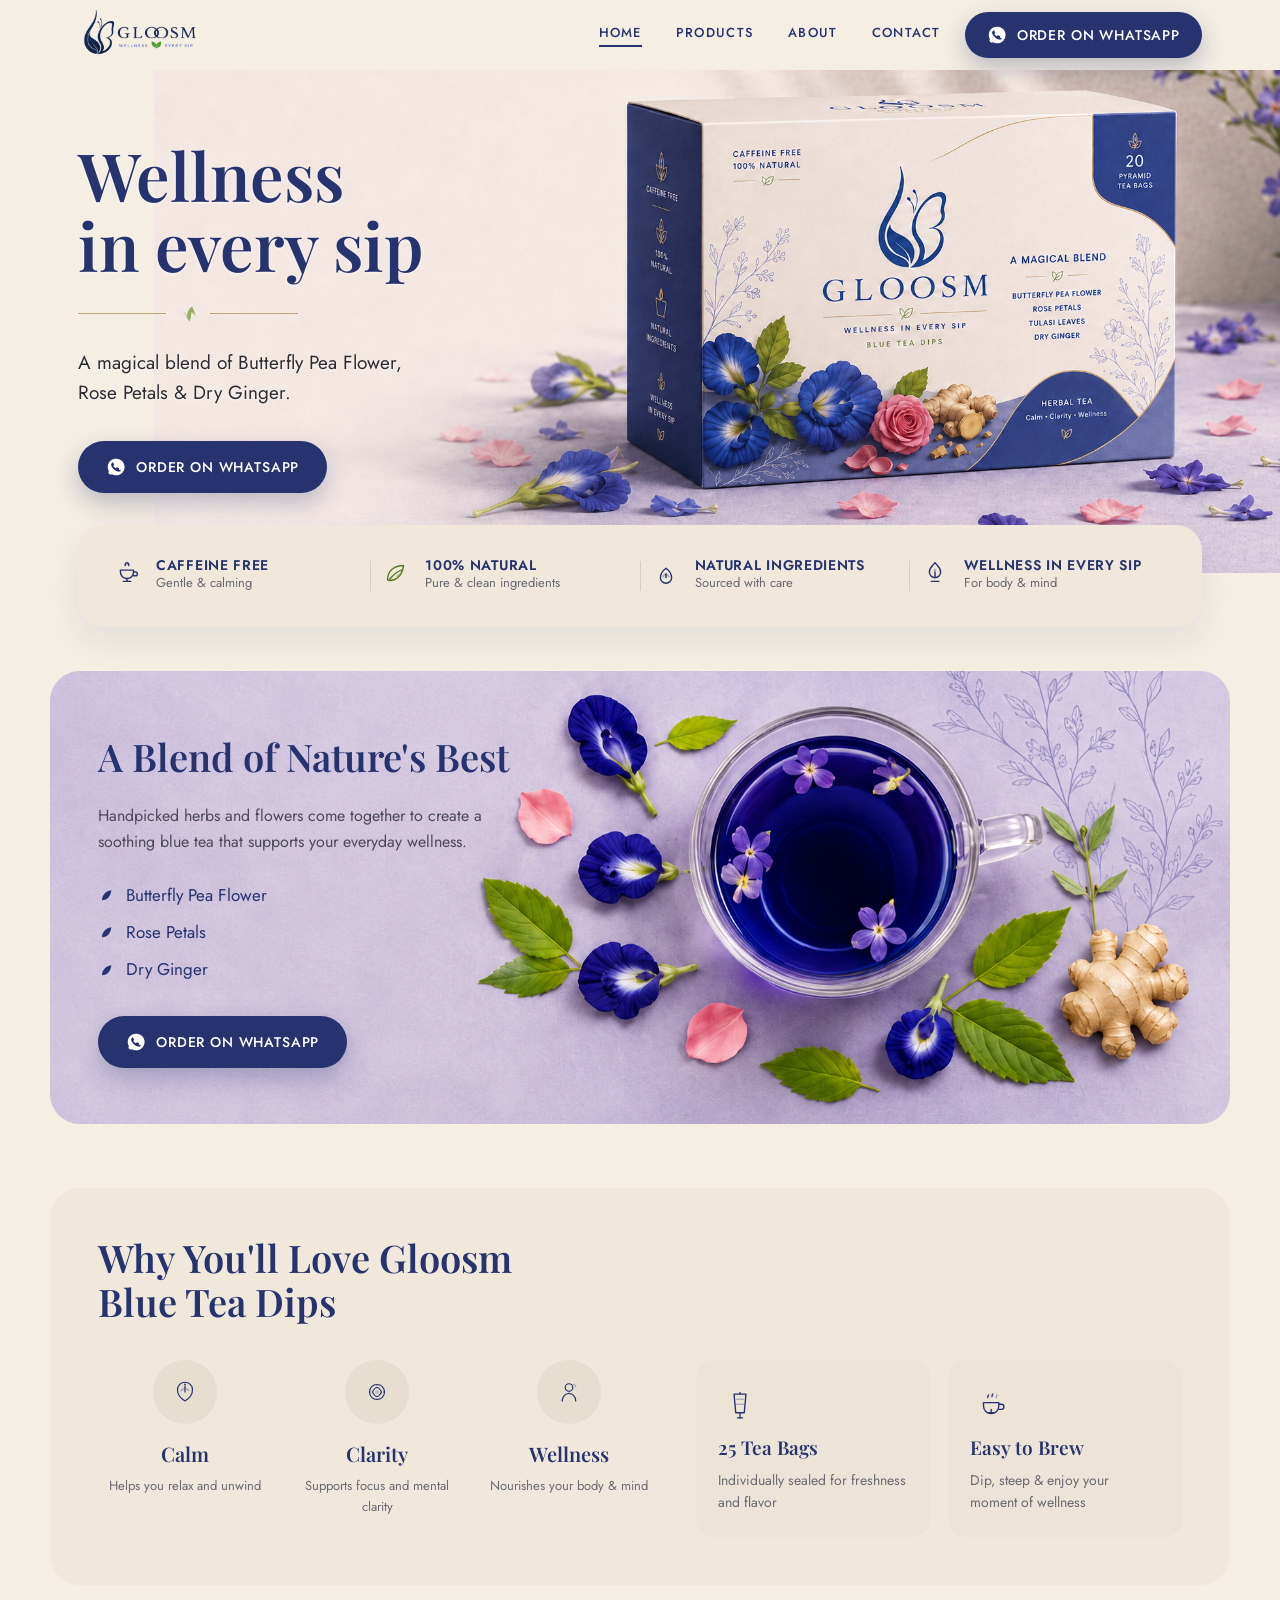
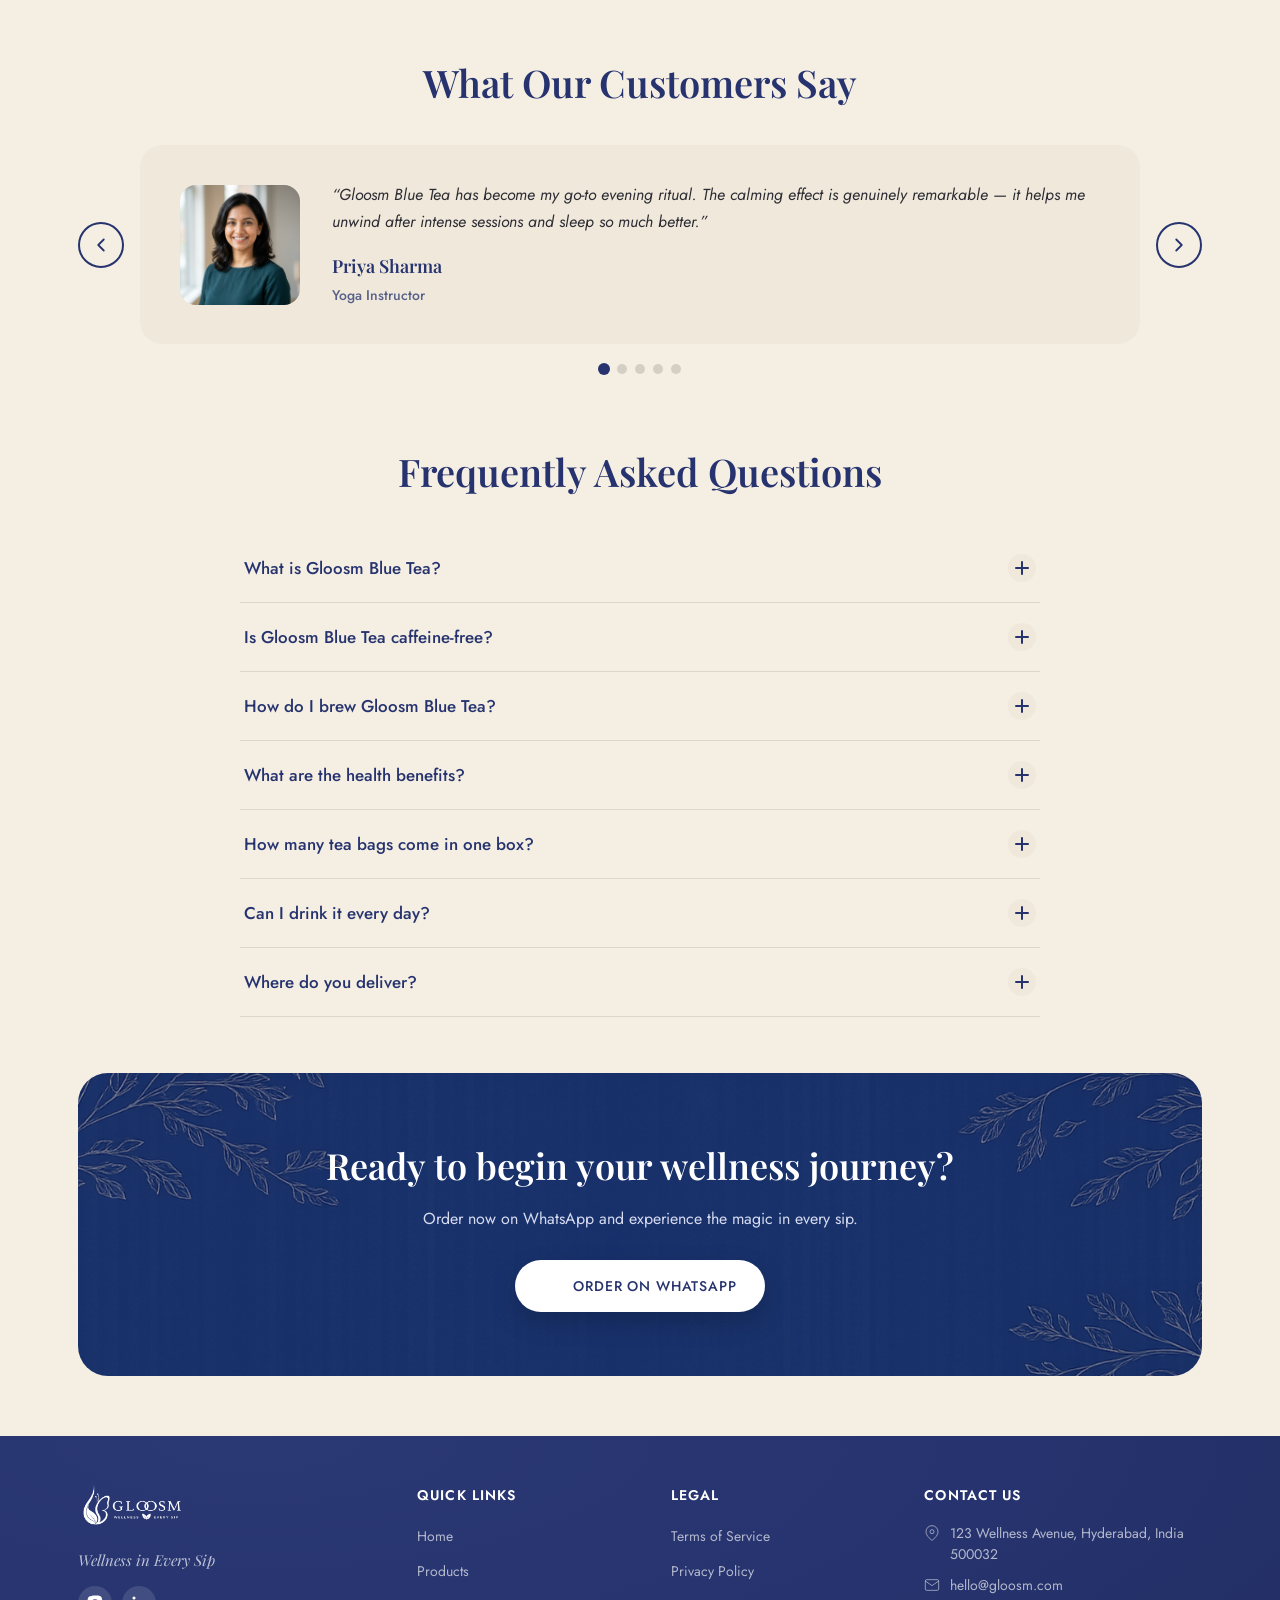
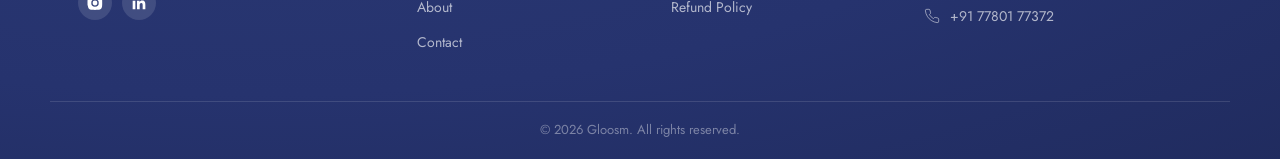
==== commit 49e221d7: "Added New Pages" ====
--- a/index.html
+++ b/index.html
@@ -25,7 +25,10 @@
       </a>
 
       <nav class="main-nav" id="mainNav">
-        <a href="#contact">CONTACT</a>
+        <a href="index.html" class="active">HOME</a>
+        <a href="products.html">PRODUCTS</a>
+        <a href="about.html">ABOUT</a>
+        <a href="contact.html">CONTACT</a>
       </nav>
 
       <a href="https://wa.me/917780177372" class="btn btn-whatsapp header-cta">
@@ -46,8 +49,10 @@
         <div class="leaf-divider" aria-hidden="true">
           <span class="line"></span>
           <svg viewBox="0 0 24 24" width="20" height="20">
-            <path d="M17 3c-3 2-6 6-6 11 0 3 1 5 3 7 1-3 2-7 2-11 3 1 5 4 5 7 0-5-2-10-4-14z" fill="#7a9a3a" opacity=".75" />
-            <path d="M7 10c2 1 4 4 4 7" stroke="#7a9a3a" stroke-width="1" fill="none" stroke-linecap="round" opacity=".5" />
+            <path d="M17 3c-3 2-6 6-6 11 0 3 1 5 3 7 1-3 2-7 2-11 3 1 5 4 5 7 0-5-2-10-4-14z" fill="#7a9a3a"
+              opacity=".75" />
+            <path d="M7 10c2 1 4 4 4 7" stroke="#7a9a3a" stroke-width="1" fill="none" stroke-linecap="round"
+              opacity=".5" />
           </svg>
           <span class="line"></span>
         </div>
@@ -64,7 +69,8 @@
     <div class="container feature-row">
       <div class="feature">
         <span class="feature-icon">
-          <svg viewBox="0 0 32 32" width="30" height="30" fill="none" stroke="#26336E" stroke-width="1.5" stroke-linecap="round" stroke-linejoin="round">
+          <svg viewBox="0 0 32 32" width="30" height="30" fill="none" stroke="#26336E" stroke-width="1.5"
+            stroke-linecap="round" stroke-linejoin="round">
             <path d="M9 14h14v2a7 7 0 0 1-14 0v-2z" />
             <path d="M23 16h2a2 2 0 0 1 0 4h-2" />
             <path d="M14 9c0-1.5 1-3 2-3s2 1.5 2 3" />
@@ -81,7 +87,8 @@
       <span class="feature-sep"></span>
       <div class="feature">
         <span class="feature-icon">
-          <svg viewBox="0 0 32 32" width="30" height="30" fill="none" stroke-width="1.5" stroke-linecap="round" stroke-linejoin="round">
+          <svg viewBox="0 0 32 32" width="30" height="30" fill="none" stroke-width="1.5" stroke-linecap="round"
+            stroke-linejoin="round">
             <path d="M7 24c0-9 7-15 17-15-1 10-7 16-15 16-1 0-2-.5-2-1z" stroke="#5a7a20" />
             <path d="M9 24c4-5 9-9 13-10" stroke="#5a7a20" />
             <path d="M22 18c-2 0-4 1-5 3" stroke="#8aaa3e" opacity=".6" />
@@ -95,7 +102,8 @@
       <span class="feature-sep"></span>
       <div class="feature">
         <span class="feature-icon">
-          <svg viewBox="0 0 32 32" width="30" height="30" fill="none" stroke="#26336E" stroke-width="1.5" stroke-linecap="round" stroke-linejoin="round">
+          <svg viewBox="0 0 32 32" width="30" height="30" fill="none" stroke="#26336E" stroke-width="1.5"
+            stroke-linecap="round" stroke-linejoin="round">
             <path d="M10 22c0-4 2-7 6-10 4 3 6 6 6 10a6 6 0 0 1-12 0z" />
             <path d="M16 22v-4" />
             <path d="M13 21c1-2 3-3 3-3s2 1 3 3" opacity=".4" />
@@ -109,7 +117,8 @@
       <span class="feature-sep"></span>
       <div class="feature">
         <span class="feature-icon">
-          <svg viewBox="0 0 32 32" width="30" height="30" fill="none" stroke="#26336E" stroke-width="1.5" stroke-linecap="round" stroke-linejoin="round">
+          <svg viewBox="0 0 32 32" width="30" height="30" fill="none" stroke="#26336E" stroke-width="1.5"
+            stroke-linecap="round" stroke-linejoin="round">
             <path d="M16 6c-2 3-6 5-6 10a6 6 0 0 0 12 0c0-5-4-7-6-10z" />
             <path d="M16 16v6" />
             <circle cx="16" cy="14" r="1.5" fill="#26336E" stroke="none" opacity=".3" />
@@ -159,7 +168,8 @@
         <div class="why-benefits">
           <div class="benefit">
             <span class="benefit-icon">
-              <svg viewBox="0 0 40 40" width="30" height="30" fill="none" stroke="#26336E" stroke-width="1.6" stroke-linecap="round" stroke-linejoin="round">
+              <svg viewBox="0 0 40 40" width="30" height="30" fill="none" stroke="#26336E" stroke-width="1.6"
+                stroke-linecap="round" stroke-linejoin="round">
                 <path d="M20 32c-5-3-10-8-10-15a10 10 0 0 1 20 0c0 7-5 12-10 15z" />
                 <path d="M20 12v8" />
                 <path d="M15 18c2-2 5-3 5-3s3 1 5 3" opacity=".4" />
@@ -171,7 +181,8 @@
           </div>
           <div class="benefit">
             <span class="benefit-icon">
-              <svg viewBox="0 0 40 40" width="30" height="30" fill="none" stroke="#26336E" stroke-width="1.6" stroke-linecap="round" stroke-linejoin="round">
+              <svg viewBox="0 0 40 40" width="30" height="30" fill="none" stroke="#26336E" stroke-width="1.6"
+                stroke-linecap="round" stroke-linejoin="round">
                 <circle cx="20" cy="20" r="10" />
                 <path d="M14 20c2-4 4-6 6-6s4 2 6 6c-2 4-4 6-6 6s-4-2-6-6z" />
                 <circle cx="20" cy="20" r="2.5" fill="#26336E" stroke="none" opacity=".2" />
@@ -183,7 +194,8 @@
           </div>
           <div class="benefit">
             <span class="benefit-icon">
-              <svg viewBox="0 0 40 40" width="30" height="30" fill="none" stroke="#26336E" stroke-width="1.6" stroke-linecap="round" stroke-linejoin="round">
+              <svg viewBox="0 0 40 40" width="30" height="30" fill="none" stroke="#26336E" stroke-width="1.6"
+                stroke-linecap="round" stroke-linejoin="round">
                 <circle cx="20" cy="14" r="5" />
                 <path d="M11 32c0-6 4-10 9-10s9 4 9 10" />
                 <path d="M20 19v3" opacity=".3" />
@@ -198,7 +210,8 @@
         <div class="why-cards">
           <div class="info-card">
             <span class="info-icon">
-              <svg viewBox="0 0 40 40" width="34" height="34" fill="none" stroke="#26336E" stroke-width="1.6" stroke-linecap="round" stroke-linejoin="round">
+              <svg viewBox="0 0 40 40" width="34" height="34" fill="none" stroke="#26336E" stroke-width="1.6"
+                stroke-linecap="round" stroke-linejoin="round">
                 <path d="M13 6h14l-2 22H15z" />
                 <path d="M16 12h8" opacity=".3" />
                 <path d="M15 18h10" opacity=".3" />
@@ -207,12 +220,13 @@
                 <path d="M20 28v6" />
               </svg>
             </span>
-            <h4>25 Tea Bag<br />Dips</h4>
+            <h4>25 Tea Bags</h4>
             <p>Individually sealed for freshness and flavor</p>
           </div>
           <div class="info-card">
             <span class="info-icon">
-              <svg viewBox="0 0 40 40" width="34" height="34" fill="none" stroke="#26336E" stroke-width="1.6" stroke-linecap="round" stroke-linejoin="round">
+              <svg viewBox="0 0 40 40" width="34" height="34" fill="none" stroke="#26336E" stroke-width="1.6"
+                stroke-linecap="round" stroke-linejoin="round">
                 <path d="M10 16h18v4a9 9 0 0 1-18 0v-4z" />
                 <path d="M28 18h3a3 3 0 0 1 0 6h-3" />
                 <path d="M15 10c0-2 1-3 1-3" />
@@ -230,6 +244,152 @@
     </div>
   </section>
 
+  <!-- ================= REVIEWS ================= -->
+  <section class="reviews" id="reviews">
+    <div class="container">
+      <h2 class="section-heading">What Our Customers Say</h2>
+      <div class="reviews-carousel">
+        <button class="carousel-arrow carousel-prev" aria-label="Previous review">
+          <svg viewBox="0 0 24 24" width="22" height="22" fill="none" stroke="currentColor" stroke-width="2" stroke-linecap="round" stroke-linejoin="round"><polyline points="15 18 9 12 15 6"/></svg>
+        </button>
+        <div class="carousel-track-wrapper">
+          <div class="carousel-track">
+            <div class="review-card">
+              <div class="review-photo"><img src="images/reviewer-1.png" alt="Priya Sharma" /></div>
+              <div class="review-body">
+                <p class="review-text">&ldquo;Gloosm Blue Tea has become my go-to evening ritual. The calming effect is genuinely remarkable — it helps me unwind after intense sessions and sleep so much better.&rdquo;</p>
+                <h4 class="review-name">Priya Sharma</h4>
+                <span class="review-role">Yoga Instructor</span>
+              </div>
+            </div>
+            <div class="review-card">
+              <div class="review-photo"><img src="images/reviewer-2.png" alt="Arjun Mehta" /></div>
+              <div class="review-body">
+                <p class="review-text">&ldquo;I was skeptical at first, but this tea actually helps with my focus during long coding sessions. Plus, the blue color is just mesmerizing!&rdquo;</p>
+                <h4 class="review-name">Arjun Mehta</h4>
+                <span class="review-role">Software Engineer</span>
+              </div>
+            </div>
+            <div class="review-card">
+              <div class="review-photo"><img src="images/reviewer-3.png" alt="Ananya Reddy" /></div>
+              <div class="review-body">
+                <p class="review-text">&ldquo;As a nutritionist, I'm very particular about what I recommend. Gloosm ticks all the boxes — caffeine-free, 100% natural, and genuinely beneficial.&rdquo;</p>
+                <h4 class="review-name">Ananya Reddy</h4>
+                <span class="review-role">Nutritionist</span>
+              </div>
+            </div>
+            <div class="review-card">
+              <div class="review-photo"><img src="images/reviewer-4.png" alt="Vikram Patel" /></div>
+              <div class="review-body">
+                <p class="review-text">&ldquo;Recovery is everything in fitness. This tea helps me relax and recover better after tough workout days. The natural ingredients make it a guilt-free choice.&rdquo;</p>
+                <h4 class="review-name">Vikram Patel</h4>
+                <span class="review-role">Fitness Coach</span>
+              </div>
+            </div>
+            <div class="review-card">
+              <div class="review-photo"><img src="images/reviewer-5.png" alt="Sneha Iyer" /></div>
+              <div class="review-body">
+                <p class="review-text">&ldquo;I've tried dozens of herbal teas and Gloosm stands out. The blend of butterfly pea flower with rose petals creates such a beautiful, soothing experience.&rdquo;</p>
+                <h4 class="review-name">Sneha Iyer</h4>
+                <span class="review-role">Wellness Blogger</span>
+              </div>
+            </div>
+          </div>
+        </div>
+        <button class="carousel-arrow carousel-next" aria-label="Next review">
+          <svg viewBox="0 0 24 24" width="22" height="22" fill="none" stroke="currentColor" stroke-width="2" stroke-linecap="round" stroke-linejoin="round"><polyline points="9 18 15 12 9 6"/></svg>
+        </button>
+      </div>
+      <div class="carousel-dots"></div>
+    </div>
+  </section>
+
+  <!-- ================= FAQ ================= -->
+  <section class="faq" id="faq">
+    <div class="container">
+      <h2 class="section-heading">Frequently Asked Questions</h2>
+      <div class="faq-list">
+        <div class="faq-item">
+          <button class="faq-question">
+            <span>What is Gloosm Blue Tea?</span>
+            <span class="faq-icon"></span>
+          </button>
+          <div class="faq-answer">
+            <div class="faq-answer-inner">
+              <p>Gloosm Blue Tea is a premium herbal tea made from a blend of Butterfly Pea Flower, Rose Petals, Tulasi Leaves, and Dry Ginger. It's 100% natural, caffeine-free, and designed to support your everyday wellness.</p>
+            </div>
+          </div>
+        </div>
+        <div class="faq-item">
+          <button class="faq-question">
+            <span>Is Gloosm Blue Tea caffeine-free?</span>
+            <span class="faq-icon"></span>
+          </button>
+          <div class="faq-answer">
+            <div class="faq-answer-inner">
+              <p>Yes! Gloosm Blue Tea is completely caffeine-free, making it perfect for any time of day — morning, afternoon, or before bedtime. You can enjoy it without worrying about disrupting your sleep.</p>
+            </div>
+          </div>
+        </div>
+        <div class="faq-item">
+          <button class="faq-question">
+            <span>How do I brew Gloosm Blue Tea?</span>
+            <span class="faq-icon"></span>
+          </button>
+          <div class="faq-answer">
+            <div class="faq-answer-inner">
+              <p>Simply dip one tea bag in a cup of hot water (80–90°C) and steep for 3–5 minutes. Watch the water turn a beautiful blue! You can add honey or lemon for extra flavour.</p>
+            </div>
+          </div>
+        </div>
+        <div class="faq-item">
+          <button class="faq-question">
+            <span>What are the health benefits?</span>
+            <span class="faq-icon"></span>
+          </button>
+          <div class="faq-answer">
+            <div class="faq-answer-inner">
+              <p>Gloosm Blue Tea supports mental clarity, promotes relaxation, aids digestion, and is rich in antioxidants. The butterfly pea flower is known for its anti-inflammatory and stress-relieving properties.</p>
+            </div>
+          </div>
+        </div>
+        <div class="faq-item">
+          <button class="faq-question">
+            <span>How many tea bags come in one box?</span>
+            <span class="faq-icon"></span>
+          </button>
+          <div class="faq-answer">
+            <div class="faq-answer-inner">
+              <p>Each box contains 25 individually sealed tea bags to ensure maximum freshness and flavour in every sip.</p>
+            </div>
+          </div>
+        </div>
+        <div class="faq-item">
+          <button class="faq-question">
+            <span>Can I drink it every day?</span>
+            <span class="faq-icon"></span>
+          </button>
+          <div class="faq-answer">
+            <div class="faq-answer-inner">
+              <p>Absolutely! Gloosm Blue Tea is made from all-natural ingredients and is safe for daily consumption. Many of our customers enjoy 2–3 cups throughout the day.</p>
+            </div>
+          </div>
+        </div>
+        <div class="faq-item">
+          <button class="faq-question">
+            <span>Where do you deliver?</span>
+            <span class="faq-icon"></span>
+          </button>
+          <div class="faq-answer">
+            <div class="faq-answer-inner">
+              <p>We currently deliver across India. You can place your order directly through WhatsApp and we'll arrange delivery to your doorstep.</p>
+            </div>
+          </div>
+        </div>
+      </div>
+    </div>
+  </section>
+
   <!-- ================= CTA ================= -->
   <section class="cta" id="contact">
     <div class="container">
@@ -245,29 +405,65 @@
 
   <!-- ================= FOOTER ================= -->
   <footer class="site-footer">
-    <div class="container footer-inner">
-      <a href="#top" class="brand footer-brand">
-        <img src="images/logoo.png" alt="Gloosm Logo" class="brand-logo" />
-      </a>
-
-      <nav class="footer-nav">
-        <a href="#contact">CONTACT</a>
-      </nav>
-
-      <div class="footer-social">
-        <span>Follow us</span>
-        <a href="https://www.instagram.com/gloosm/" target="_blank" rel="noopener noreferrer" class="social" aria-label="Instagram">
-          <svg viewBox="0 0 24 24" width="18" height="18" fill="#26336E">
-            <path
-              d="M12 2c2.7 0 3 0 4.1.1 1 .1 1.7.2 2.3.5.6.2 1.1.5 1.6 1s.8 1 1 1.6c.2.6.4 1.3.5 2.3.1 1.1.1 1.4.1 4.1s0 3-.1 4.1c-.1 1-.2 1.7-.5 2.3-.2.6-.5 1.1-1 1.6s-1 .8-1.6 1c-.6.2-1.3.4-2.3.5-1.1.1-1.4.1-4.1.1s-3 0-4.1-.1c-1-.1-1.7-.2-2.3-.5-.6-.2-1.1-.5-1.6-1s-.8-1-1-1.6c-.3-.6-.4-1.3-.5-2.3C2 15 2 14.7 2 12s0-3 .1-4.1c.1-1 .2-1.7.5-2.3.2-.6.5-1.1 1-1.6s1-.8 1.6-1c.6-.3 1.3-.4 2.3-.5C8.7 2 9 2 12 2zm0 5a5 5 0 1 0 0 10 5 5 0 0 0 0-10zm0 8.2a3.2 3.2 0 1 1 0-6.4 3.2 3.2 0 0 1 0 6.4zm5.2-8.4a1.2 1.2 0 1 1-2.4 0 1.2 1.2 0 0 1 2.4 0z" />
-          </svg>
+    <div class="container footer-grid">
+      <!-- Column 1: Logo + Tagline + Social -->
+      <div class="footer-brand-col">
+        <a href="index.html" class="brand footer-brand">
+          <img src="images/logoo.png" alt="Gloosm Logo" class="brand-logo" />
         </a>
-        <a href="https://www.linkedin.com/company/gloosm/" target="_blank" rel="noopener noreferrer" class="social" aria-label="LinkedIn">
-          <svg viewBox="0 0 24 24" width="18" height="18" fill="#26336E">
-            <path d="M20.45 20.45h-3.55v-5.57c0-1.33-.02-3.04-1.85-3.04-1.85 0-2.14 1.45-2.14 2.94v5.67H9.36V9h3.41v1.56h.05c.48-.9 1.64-1.85 3.37-1.85 3.6 0 4.27 2.37 4.27 5.46v6.28zM5.34 7.43a2.06 2.06 0 1 1 0-4.12 2.06 2.06 0 0 1 0 4.12zM7.12 20.45H3.56V9h3.56v11.45z" />
-          </svg>
-        </a>
-      </div>
+        <p class="footer-tagline">Wellness in Every Sip</p>
+        <div class="footer-social">
+          <a href="https://www.instagram.com/gloosmbluetea/" target="_blank" rel="noopener noreferrer" class="social" aria-label="Instagram">
+            <svg viewBox="0 0 24 24" width="18" height="18" fill="#26336E"><path d="M12 2c2.7 0 3 0 4.1.1 1 .1 1.7.2 2.3.5.6.2 1.1.5 1.6 1s.8 1 1 1.6c.2.6.4 1.3.5 2.3.1 1.1.1 1.4.1 4.1s0 3-.1 4.1c-.1 1-.2 1.7-.5 2.3-.2.6-.5 1.1-1 1.6s-1 .8-1.6 1c-.6.2-1.3.4-2.3.5-1.1.1-1.4.1-4.1.1s-3 0-4.1-.1c-1-.1-1.7-.2-2.3-.5-.6-.2-1.1-.5-1.6-1s-.8-1-1-1.6c-.3-.6-.4-1.3-.5-2.3C2 15 2 14.7 2 12s0-3 .1-4.1c.1-1 .2-1.7.5-2.3.2-.6.5-1.1 1-1.6s1-.8 1.6-1c.6-.3 1.3-.4 2.3-.5C8.7 2 9 2 12 2zm0 5a5 5 0 1 0 0 10 5 5 0 0 0 0-10zm0 8.2a3.2 3.2 0 1 1 0-6.4 3.2 3.2 0 0 1 0 6.4zm5.2-8.4a1.2 1.2 0 1 1-2.4 0 1.2 1.2 0 0 1 2.4 0z"/></svg>
+          </a>
+          <a href="https://www.linkedin.com/company/gloosm/" target="_blank" rel="noopener noreferrer" class="social" aria-label="LinkedIn">
+            <svg viewBox="0 0 24 24" width="18" height="18" fill="#26336E"><path d="M20.45 20.45h-3.55v-5.57c0-1.33-.02-3.04-1.85-3.04-1.85 0-2.14 1.45-2.14 2.94v5.67H9.36V9h3.41v1.56h.05c.48-.9 1.64-1.85 3.37-1.85 3.6 0 4.27 2.37 4.27 5.46v6.28zM5.34 7.43a2.06 2.06 0 1 1 0-4.12 2.06 2.06 0 0 1 0 4.12zM7.12 20.45H3.56V9h3.56v11.45z"/></svg>
+          </a>
+        </div>
+      </div>
+
+      <!-- Column 2: Quick Links -->
+      <div class="footer-col">
+        <h4>Quick Links</h4>
+        <ul>
+          <li><a href="index.html">Home</a></li>
+          <li><a href="products.html">Products</a></li>
+          <li><a href="about.html">About</a></li>
+          <li><a href="contact.html">Contact</a></li>
+        </ul>
+      </div>
+
+      <!-- Column 3: Legal -->
+      <div class="footer-col">
+        <h4>Legal</h4>
+        <ul>
+          <li><a href="terms.html">Terms of Service</a></li>
+          <li><a href="privacy.html">Privacy Policy</a></li>
+          <li><a href="refund.html">Refund Policy</a></li>
+        </ul>
+      </div>
+
+      <!-- Column 4: Contact Us -->
+      <div class="footer-col">
+        <h4>Contact Us</h4>
+        <ul class="footer-contact">
+          <li>
+            <svg viewBox="0 0 24 24" width="16" height="16" fill="none" stroke="currentColor" stroke-width="1.5"><path d="M21 10c0 7-9 13-9 13s-9-6-9-13a9 9 0 0 1 18 0z"/><circle cx="12" cy="10" r="3"/></svg>
+            <span>123 Wellness Avenue, Hyderabad, India 500032</span>
+          </li>
+          <li>
+            <svg viewBox="0 0 24 24" width="16" height="16" fill="none" stroke="currentColor" stroke-width="1.5"><path d="M4 4h16c1.1 0 2 .9 2 2v12c0 1.1-.9 2-2 2H4c-1.1 0-2-.9-2-2V6c0-1.1.9-2 2-2z"/><polyline points="22,6 12,13 2,6"/></svg>
+            <span>hello@gloosm.com</span>
+          </li>
+          <li>
+            <svg viewBox="0 0 24 24" width="16" height="16" fill="none" stroke="currentColor" stroke-width="1.5"><path d="M22 16.92v3a2 2 0 0 1-2.18 2 19.79 19.79 0 0 1-8.63-3.07 19.5 19.5 0 0 1-6-6 19.79 19.79 0 0 1-3.07-8.67A2 2 0 0 1 4.11 2h3a2 2 0 0 1 2 1.72c.127.96.361 1.903.7 2.81a2 2 0 0 1-.45 2.11L8.09 9.91a16 16 0 0 0 6 6l1.27-1.27a2 2 0 0 1 2.11-.45c.907.339 1.85.573 2.81.7A2 2 0 0 1 22 16.92z"/></svg>
+            <span>+91 77801 77372</span>
+          </li>
+        </ul>
+      </div>
+    </div>
+    <div class="container footer-bottom">
+      <p>&copy; 2026 Gloosm. All rights reserved.</p>
     </div>
   </footer>
 
--- a/styles.css
+++ b/styles.css
@@ -328,43 +328,257 @@
 
 /* ================= FOOTER ================= */
 .site-footer {
-  background:
-    radial-gradient(120% 160% at 20% 0%, #2a3873 0%, #26336e 50%, #1f2a5c 100%);
+  background: radial-gradient(120% 160% at 20% 0%, #2a3873 0%, #26336e 50%, #1f2a5c 100%);
   color: #fff;
-  padding: 30px 0;
-}
-.footer-inner {
-  display: flex;
-  align-items: center;
-  gap: 30px;
-  flex-wrap: wrap;
-}
+  padding: 48px 0 0;
+}
+.footer-grid {
+  display: grid;
+  grid-template-columns: 1.4fr 1fr 1fr 1.3fr;
+  gap: 40px;
+  padding-bottom: 36px;
+  border-bottom: 1px solid rgba(255,255,255,.12);
+}
+.footer-brand-col { display: flex; flex-direction: column; gap: 10px; }
 .footer-brand .brand-logo {
   height: 48px;
   transform: scale(1.5);
   transform-origin: left center;
   filter: brightness(0) invert(1);
 }
-.footer-nav {
-  margin: 0 auto;
-  display: flex;
-  align-items: center;
-  gap: 16px;
-}
-.footer-nav a {
-  color: #e6e8f5;
-  text-decoration: none;
-  font-size: 13px;
-  letter-spacing: .08em;
-}
-.footer-nav a:hover { color: #fff; }
-.footer-nav .dot { color: #6a76a8; }
-.footer-social { display: flex; align-items: center; gap: 12px; color: #d6dbf0; font-size: 14px; }
+.footer-tagline {
+  font-family: var(--serif);
+  font-size: 15px;
+  color: rgba(255,255,255,.7);
+  margin-top: 6px;
+  font-style: italic;
+}
+.footer-social { display: flex; align-items: center; gap: 10px; margin-top: 4px; }
 .footer-social .social {
-  width: 30px; height: 30px;
-  background: #fff;
+  width: 34px; height: 34px;
+  background: rgba(255,255,255,.12);
   border-radius: 50%;
   display: inline-flex; align-items: center; justify-content: center;
+  transition: background .2s ease, transform .2s ease;
+}
+.footer-social .social:hover { background: rgba(255,255,255,.25); transform: translateY(-2px); }
+.footer-social .social svg { fill: #fff; }
+.footer-col h4 {
+  font-family: var(--sans);
+  font-size: 14px;
+  font-weight: 600;
+  letter-spacing: .08em;
+  text-transform: uppercase;
+  color: #fff;
+  margin-bottom: 16px;
+}
+.footer-col ul { list-style: none; }
+.footer-col ul li { margin-bottom: 10px; }
+.footer-col ul li a {
+  color: rgba(255,255,255,.65);
+  text-decoration: none;
+  font-size: 14px;
+  transition: color .2s ease;
+}
+.footer-col ul li a:hover { color: #fff; }
+.footer-contact li {
+  display: flex;
+  align-items: flex-start;
+  gap: 10px;
+  color: rgba(255,255,255,.65);
+  font-size: 14px;
+  line-height: 1.5;
+}
+.footer-contact li svg { flex-shrink: 0; margin-top: 2px; stroke: rgba(255,255,255,.5); }
+.footer-bottom {
+  padding: 18px 0;
+  text-align: center;
+}
+.footer-bottom p { font-size: 13px; color: rgba(255,255,255,.4); }
+
+/* ================= SECTION HEADING ================= */
+.section-heading {
+  font-size: clamp(28px, 3.4vw, 38px);
+  text-align: center;
+  margin-bottom: 40px;
+  color: var(--navy);
+  line-height: 1.15;
+}
+
+/* ================= REVIEWS CAROUSEL ================= */
+.reviews { padding: 20px 0 56px; }
+.reviews-carousel {
+  position: relative;
+  display: flex;
+  align-items: center;
+  gap: 16px;
+}
+.carousel-track-wrapper {
+  overflow: hidden;
+  flex: 1;
+  border-radius: 22px;
+}
+.carousel-track {
+  display: flex;
+  transition: transform .5s cubic-bezier(.4,0,.2,1);
+}
+.review-card {
+  min-width: 100%;
+  display: flex;
+  align-items: center;
+  gap: 32px;
+  background: var(--cream-2);
+  border-radius: 22px;
+  padding: 36px 40px;
+  box-sizing: border-box;
+}
+.review-photo {
+  flex-shrink: 0;
+  width: 120px;
+  height: 120px;
+  border-radius: 16px;
+  overflow: hidden;
+}
+.review-photo img {
+  width: 100%;
+  height: 100%;
+  object-fit: cover;
+}
+.review-body { flex: 1; }
+.review-text {
+  font-size: 16px;
+  line-height: 1.7;
+  color: var(--ink);
+  margin-bottom: 16px;
+  font-style: italic;
+}
+.review-name {
+  font-size: 18px;
+  color: var(--navy);
+  margin-bottom: 2px;
+}
+.review-role {
+  font-size: 14px;
+  color: var(--navy);
+  font-weight: 500;
+  opacity: .75;
+}
+.carousel-arrow {
+  width: 46px;
+  height: 46px;
+  border-radius: 50%;
+  border: 2px solid var(--navy);
+  background: var(--cream);
+  color: var(--navy);
+  display: flex;
+  align-items: center;
+  justify-content: center;
+  cursor: pointer;
+  flex-shrink: 0;
+  transition: background .2s ease, transform .2s ease;
+}
+.carousel-arrow:hover { background: var(--navy); color: #fff; transform: scale(1.08); }
+.carousel-dots {
+  display: flex;
+  justify-content: center;
+  gap: 8px;
+  margin-top: 20px;
+}
+.carousel-dot {
+  width: 10px;
+  height: 10px;
+  border-radius: 50%;
+  background: #d4cfc5;
+  border: none;
+  cursor: pointer;
+  transition: background .3s ease, transform .3s ease;
+}
+.carousel-dot.active {
+  background: var(--navy);
+  transform: scale(1.2);
+}
+
+/* ================= FAQ ================= */
+.faq { padding: 20px 0 56px; }
+.faq-list {
+  max-width: 800px;
+  margin: 0 auto;
+}
+.faq-item {
+  border-bottom: 1px solid #ddd5c8;
+}
+.faq-question {
+  width: 100%;
+  display: flex;
+  align-items: center;
+  justify-content: space-between;
+  gap: 16px;
+  padding: 20px 4px;
+  background: none;
+  border: none;
+  cursor: pointer;
+  font-family: var(--sans);
+  font-size: 17px;
+  font-weight: 500;
+  color: var(--navy);
+  text-align: left;
+  transition: color .2s ease;
+}
+.faq-question:hover { color: var(--navy-deep); }
+.faq-icon {
+  width: 28px;
+  height: 28px;
+  flex-shrink: 0;
+  border-radius: 50%;
+  background: var(--cream-2);
+  position: relative;
+  transition: background .3s ease, transform .3s ease;
+}
+.faq-icon::before,
+.faq-icon::after {
+  content: "";
+  position: absolute;
+  background: var(--navy);
+  border-radius: 2px;
+  top: 50%; left: 50%;
+  transform: translate(-50%, -50%);
+  transition: transform .3s ease, opacity .3s ease;
+}
+.faq-icon::before { width: 14px; height: 2px; }
+.faq-icon::after { width: 2px; height: 14px; }
+.faq-item.open .faq-icon { background: var(--navy); transform: rotate(180deg); }
+.faq-item.open .faq-icon::before,
+.faq-item.open .faq-icon::after { background: #fff; }
+.faq-item.open .faq-icon::after { opacity: 0; transform: translate(-50%, -50%) rotate(90deg); }
+.faq-answer {
+  max-height: 0;
+  overflow: hidden;
+  transition: max-height .4s cubic-bezier(.4,0,.2,1);
+}
+.faq-answer-inner {
+  padding: 0 4px 20px;
+}
+.faq-answer-inner p {
+  font-size: 15px;
+  color: var(--muted);
+  line-height: 1.7;
+}
+
+/* ================= PAGE HERO ================= */
+.page-hero {
+  background: var(--cream-2);
+  padding: 48px 0;
+  text-align: center;
+}
+.page-hero h1 {
+  font-size: clamp(32px, 4vw, 48px);
+  margin-bottom: 12px;
+}
+.page-hero p {
+  font-size: 17px;
+  color: var(--muted);
+  max-width: 520px;
+  margin: 0 auto;
 }
 
 /* ================= RESPONSIVE ================= */
@@ -633,23 +847,65 @@
     font-size: 11px;
   }
 
+  /* Reviews */
+  .reviews { padding: 10px 0 32px; }
+  .section-heading { font-size: 20px; margin-bottom: 24px; }
+  .carousel-arrow { display: none; }
+  .reviews-carousel { gap: 0; }
+  .carousel-track-wrapper { border-radius: 16px; }
+  .review-card {
+    flex-direction: column;
+    align-items: flex-start;
+    padding: 20px 18px;
+    gap: 14px;
+    border-radius: 16px;
+  }
+  .review-photo {
+    width: 56px;
+    height: 56px;
+    border-radius: 50%;
+  }
+  .review-text { font-size: 13px; line-height: 1.6; margin-bottom: 10px; }
+  .review-body { display: flex; flex-direction: column; width: 100%; }
+  .review-name { font-size: 14px; text-align: right; }
+  .review-role { font-size: 12px; text-align: right; }
+  .carousel-dots { margin-top: 14px; }
+  .carousel-dot { width: 8px; height: 8px; }
+
+  /* FAQ */
+  .faq { padding: 10px 0 32px; }
+  .faq-question { font-size: 14px; padding: 16px 2px; }
+  .faq-icon { width: 24px; height: 24px; }
+  .faq-icon::before { width: 12px; }
+  .faq-icon::after { height: 12px; }
+  .faq-answer-inner p { font-size: 13px; }
+
   /* Footer */
   .site-footer {
-    padding: 22px 0 18px;
-  }
-  .footer-inner {
-    flex-direction: column;
+    padding: 32px 0 0;
+  }
+  .footer-grid {
+    grid-template-columns: 1fr 1fr;
+    gap: 28px 20px;
+  }
+  .footer-brand-col {
+    grid-column: 1 / -1;
     align-items: center;
-    gap: 10px;
     text-align: center;
   }
   .footer-brand .brand-logo {
     transform: scale(1.3);
   }
-  .footer-nav {
-    margin: 4px 0;
-  }
-  .footer-social {
-    margin-top: 4px;
-  }
-}
+  .footer-social { justify-content: center; }
+  .footer-col h4 { font-size: 12px; margin-bottom: 10px; }
+  .footer-col ul li { margin-bottom: 8px; }
+  .footer-col ul li a { font-size: 13px; }
+  .footer-contact li { font-size: 13px; }
+  .footer-bottom { padding: 14px 0; }
+  .footer-bottom p { font-size: 11px; }
+
+  /* Page Hero */
+  .page-hero { padding: 28px 0; }
+  .page-hero h1 { font-size: 24px; }
+  .page-hero p { font-size: 13px; }
+}
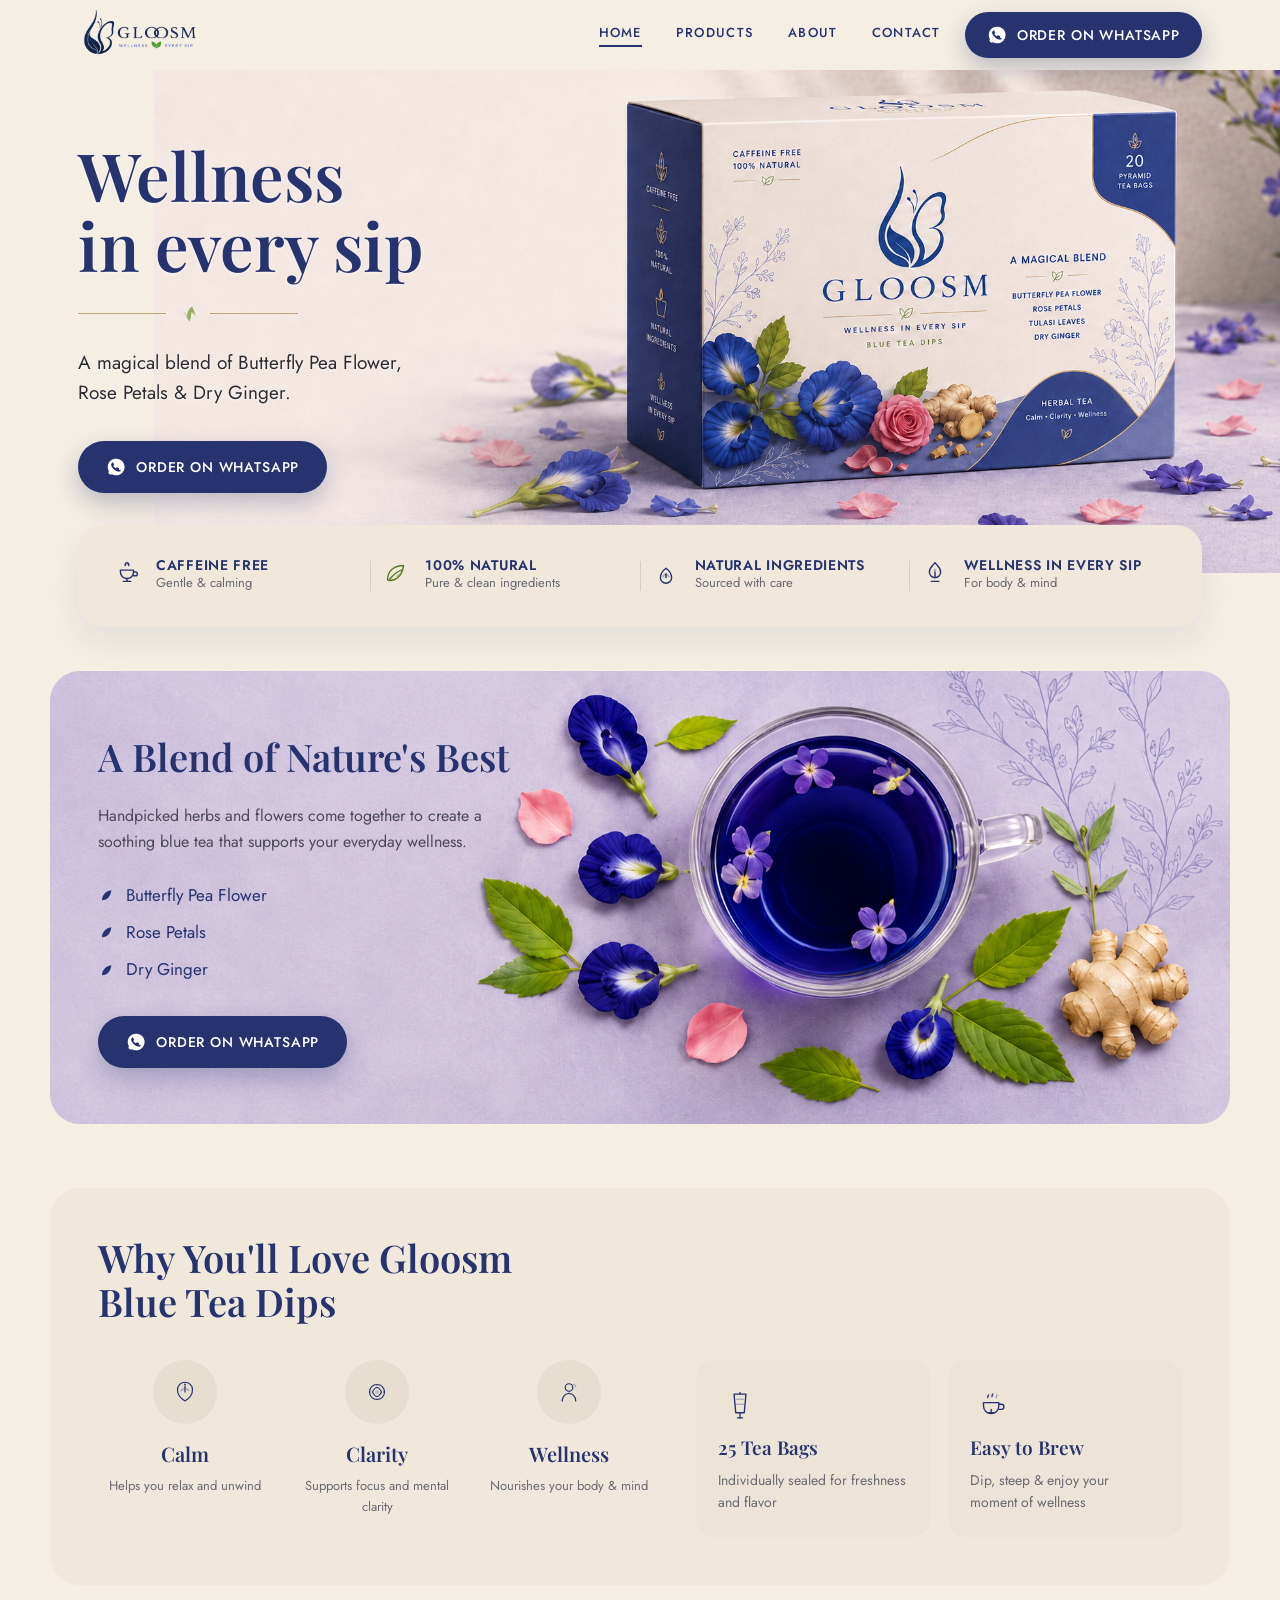
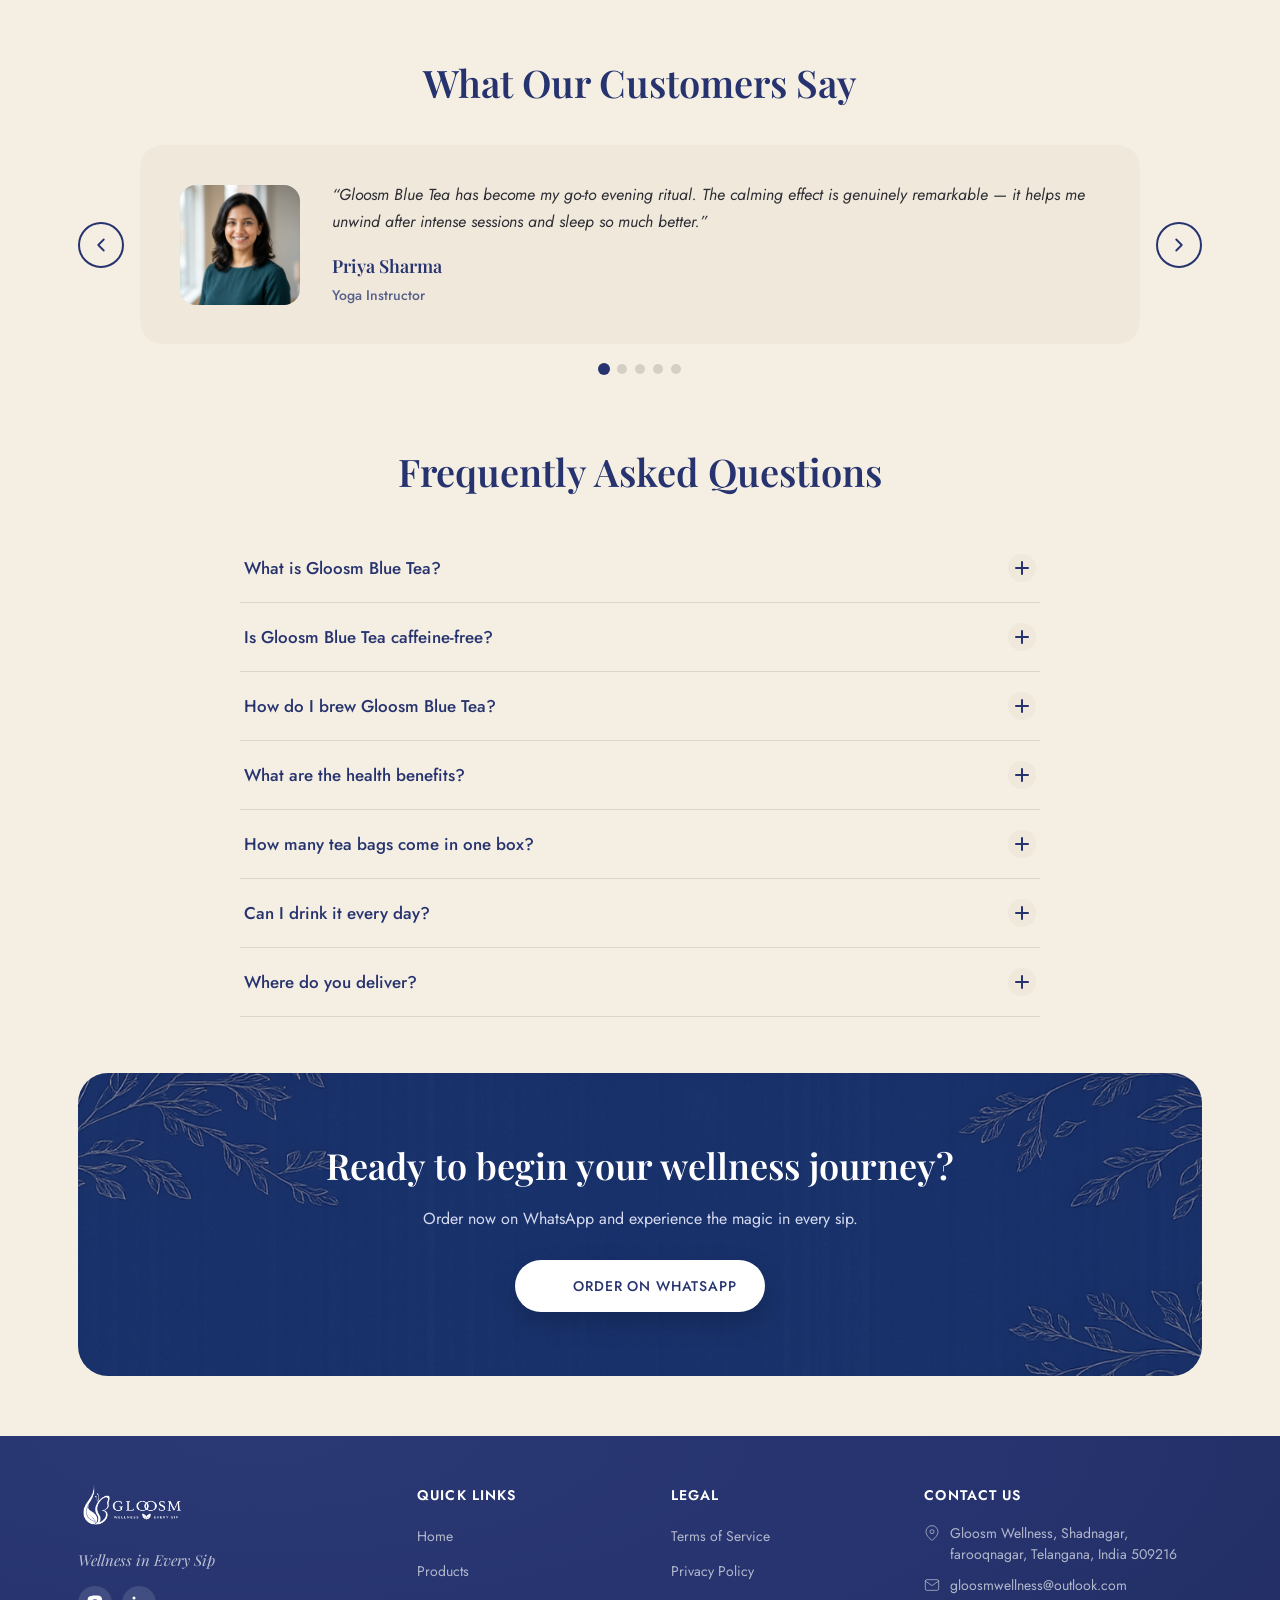
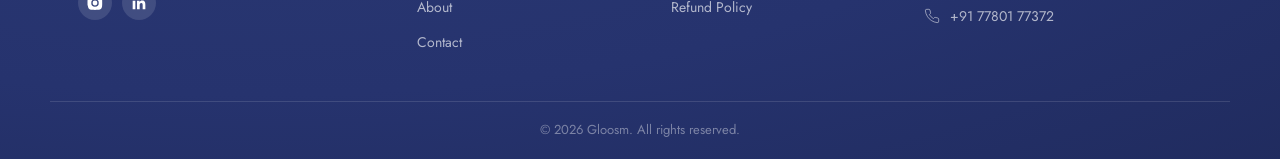
==== commit 42adb040: "Updated Contact" ====
--- a/index.html
+++ b/index.html
@@ -250,14 +250,18 @@
       <h2 class="section-heading">What Our Customers Say</h2>
       <div class="reviews-carousel">
         <button class="carousel-arrow carousel-prev" aria-label="Previous review">
-          <svg viewBox="0 0 24 24" width="22" height="22" fill="none" stroke="currentColor" stroke-width="2" stroke-linecap="round" stroke-linejoin="round"><polyline points="15 18 9 12 15 6"/></svg>
+          <svg viewBox="0 0 24 24" width="22" height="22" fill="none" stroke="currentColor" stroke-width="2"
+            stroke-linecap="round" stroke-linejoin="round">
+            <polyline points="15 18 9 12 15 6" />
+          </svg>
         </button>
         <div class="carousel-track-wrapper">
           <div class="carousel-track">
             <div class="review-card">
               <div class="review-photo"><img src="images/reviewer-1.png" alt="Priya Sharma" /></div>
               <div class="review-body">
-                <p class="review-text">&ldquo;Gloosm Blue Tea has become my go-to evening ritual. The calming effect is genuinely remarkable — it helps me unwind after intense sessions and sleep so much better.&rdquo;</p>
+                <p class="review-text">&ldquo;Gloosm Blue Tea has become my go-to evening ritual. The calming effect is
+                  genuinely remarkable — it helps me unwind after intense sessions and sleep so much better.&rdquo;</p>
                 <h4 class="review-name">Priya Sharma</h4>
                 <span class="review-role">Yoga Instructor</span>
               </div>
@@ -265,7 +269,8 @@
             <div class="review-card">
               <div class="review-photo"><img src="images/reviewer-2.png" alt="Arjun Mehta" /></div>
               <div class="review-body">
-                <p class="review-text">&ldquo;I was skeptical at first, but this tea actually helps with my focus during long coding sessions. Plus, the blue color is just mesmerizing!&rdquo;</p>
+                <p class="review-text">&ldquo;I was skeptical at first, but this tea actually helps with my focus during
+                  long coding sessions. Plus, the blue color is just mesmerizing!&rdquo;</p>
                 <h4 class="review-name">Arjun Mehta</h4>
                 <span class="review-role">Software Engineer</span>
               </div>
@@ -273,7 +278,8 @@
             <div class="review-card">
               <div class="review-photo"><img src="images/reviewer-3.png" alt="Ananya Reddy" /></div>
               <div class="review-body">
-                <p class="review-text">&ldquo;As a nutritionist, I'm very particular about what I recommend. Gloosm ticks all the boxes — caffeine-free, 100% natural, and genuinely beneficial.&rdquo;</p>
+                <p class="review-text">&ldquo;As a nutritionist, I'm very particular about what I recommend. Gloosm
+                  ticks all the boxes — caffeine-free, 100% natural, and genuinely beneficial.&rdquo;</p>
                 <h4 class="review-name">Ananya Reddy</h4>
                 <span class="review-role">Nutritionist</span>
               </div>
@@ -281,7 +287,8 @@
             <div class="review-card">
               <div class="review-photo"><img src="images/reviewer-4.png" alt="Vikram Patel" /></div>
               <div class="review-body">
-                <p class="review-text">&ldquo;Recovery is everything in fitness. This tea helps me relax and recover better after tough workout days. The natural ingredients make it a guilt-free choice.&rdquo;</p>
+                <p class="review-text">&ldquo;Recovery is everything in fitness. This tea helps me relax and recover
+                  better after tough workout days. The natural ingredients make it a guilt-free choice.&rdquo;</p>
                 <h4 class="review-name">Vikram Patel</h4>
                 <span class="review-role">Fitness Coach</span>
               </div>
@@ -289,7 +296,8 @@
             <div class="review-card">
               <div class="review-photo"><img src="images/reviewer-5.png" alt="Sneha Iyer" /></div>
               <div class="review-body">
-                <p class="review-text">&ldquo;I've tried dozens of herbal teas and Gloosm stands out. The blend of butterfly pea flower with rose petals creates such a beautiful, soothing experience.&rdquo;</p>
+                <p class="review-text">&ldquo;I've tried dozens of herbal teas and Gloosm stands out. The blend of
+                  butterfly pea flower with rose petals creates such a beautiful, soothing experience.&rdquo;</p>
                 <h4 class="review-name">Sneha Iyer</h4>
                 <span class="review-role">Wellness Blogger</span>
               </div>
@@ -297,7 +305,10 @@
           </div>
         </div>
         <button class="carousel-arrow carousel-next" aria-label="Next review">
-          <svg viewBox="0 0 24 24" width="22" height="22" fill="none" stroke="currentColor" stroke-width="2" stroke-linecap="round" stroke-linejoin="round"><polyline points="9 18 15 12 9 6"/></svg>
+          <svg viewBox="0 0 24 24" width="22" height="22" fill="none" stroke="currentColor" stroke-width="2"
+            stroke-linecap="round" stroke-linejoin="round">
+            <polyline points="9 18 15 12 9 6" />
+          </svg>
         </button>
       </div>
       <div class="carousel-dots"></div>
@@ -316,7 +327,9 @@
           </button>
           <div class="faq-answer">
             <div class="faq-answer-inner">
-              <p>Gloosm Blue Tea is a premium herbal tea made from a blend of Butterfly Pea Flower, Rose Petals, Tulasi Leaves, and Dry Ginger. It's 100% natural, caffeine-free, and designed to support your everyday wellness.</p>
+              <p>Gloosm Blue Tea is a premium herbal tea made from a blend of Butterfly Pea Flower, Rose Petals, Tulasi
+                Leaves, and Dry Ginger. It's 100% natural, caffeine-free, and designed to support your everyday
+                wellness.</p>
             </div>
           </div>
         </div>
@@ -327,7 +340,8 @@
           </button>
           <div class="faq-answer">
             <div class="faq-answer-inner">
-              <p>Yes! Gloosm Blue Tea is completely caffeine-free, making it perfect for any time of day — morning, afternoon, or before bedtime. You can enjoy it without worrying about disrupting your sleep.</p>
+              <p>Yes! Gloosm Blue Tea is completely caffeine-free, making it perfect for any time of day — morning,
+                afternoon, or before bedtime. You can enjoy it without worrying about disrupting your sleep.</p>
             </div>
           </div>
         </div>
@@ -338,7 +352,8 @@
           </button>
           <div class="faq-answer">
             <div class="faq-answer-inner">
-              <p>Simply dip one tea bag in a cup of hot water (80–90°C) and steep for 3–5 minutes. Watch the water turn a beautiful blue! You can add honey or lemon for extra flavour.</p>
+              <p>Simply dip one tea bag in a cup of hot water (80–90°C) and steep for 3–5 minutes. Watch the water turn
+                a beautiful blue! You can add honey or lemon for extra flavour.</p>
             </div>
           </div>
         </div>
@@ -349,7 +364,9 @@
           </button>
           <div class="faq-answer">
             <div class="faq-answer-inner">
-              <p>Gloosm Blue Tea supports mental clarity, promotes relaxation, aids digestion, and is rich in antioxidants. The butterfly pea flower is known for its anti-inflammatory and stress-relieving properties.</p>
+              <p>Gloosm Blue Tea supports mental clarity, promotes relaxation, aids digestion, and is rich in
+                antioxidants. The butterfly pea flower is known for its anti-inflammatory and stress-relieving
+                properties.</p>
             </div>
           </div>
         </div>
@@ -360,7 +377,8 @@
           </button>
           <div class="faq-answer">
             <div class="faq-answer-inner">
-              <p>Each box contains 25 individually sealed tea bags to ensure maximum freshness and flavour in every sip.</p>
+              <p>Each box contains 25 individually sealed tea bags to ensure maximum freshness and flavour in every sip.
+              </p>
             </div>
           </div>
         </div>
@@ -371,7 +389,8 @@
           </button>
           <div class="faq-answer">
             <div class="faq-answer-inner">
-              <p>Absolutely! Gloosm Blue Tea is made from all-natural ingredients and is safe for daily consumption. Many of our customers enjoy 2–3 cups throughout the day.</p>
+              <p>Absolutely! Gloosm Blue Tea is made from all-natural ingredients and is safe for daily consumption.
+                Many of our customers enjoy 2–3 cups throughout the day.</p>
             </div>
           </div>
         </div>
@@ -382,7 +401,8 @@
           </button>
           <div class="faq-answer">
             <div class="faq-answer-inner">
-              <p>We currently deliver across India. You can place your order directly through WhatsApp and we'll arrange delivery to your doorstep.</p>
+              <p>We currently deliver across India. You can place your order directly through WhatsApp and we'll arrange
+                delivery to your doorstep.</p>
             </div>
           </div>
         </div>
@@ -413,11 +433,19 @@
         </a>
         <p class="footer-tagline">Wellness in Every Sip</p>
         <div class="footer-social">
-          <a href="https://www.instagram.com/gloosmbluetea/" target="_blank" rel="noopener noreferrer" class="social" aria-label="Instagram">
-            <svg viewBox="0 0 24 24" width="18" height="18" fill="#26336E"><path d="M12 2c2.7 0 3 0 4.1.1 1 .1 1.7.2 2.3.5.6.2 1.1.5 1.6 1s.8 1 1 1.6c.2.6.4 1.3.5 2.3.1 1.1.1 1.4.1 4.1s0 3-.1 4.1c-.1 1-.2 1.7-.5 2.3-.2.6-.5 1.1-1 1.6s-1 .8-1.6 1c-.6.2-1.3.4-2.3.5-1.1.1-1.4.1-4.1.1s-3 0-4.1-.1c-1-.1-1.7-.2-2.3-.5-.6-.2-1.1-.5-1.6-1s-.8-1-1-1.6c-.3-.6-.4-1.3-.5-2.3C2 15 2 14.7 2 12s0-3 .1-4.1c.1-1 .2-1.7.5-2.3.2-.6.5-1.1 1-1.6s1-.8 1.6-1c.6-.3 1.3-.4 2.3-.5C8.7 2 9 2 12 2zm0 5a5 5 0 1 0 0 10 5 5 0 0 0 0-10zm0 8.2a3.2 3.2 0 1 1 0-6.4 3.2 3.2 0 0 1 0 6.4zm5.2-8.4a1.2 1.2 0 1 1-2.4 0 1.2 1.2 0 0 1 2.4 0z"/></svg>
+          <a href="https://www.instagram.com/gloosmbluetea/" target="_blank" rel="noopener noreferrer" class="social"
+            aria-label="Instagram">
+            <svg viewBox="0 0 24 24" width="18" height="18" fill="#26336E">
+              <path
+                d="M12 2c2.7 0 3 0 4.1.1 1 .1 1.7.2 2.3.5.6.2 1.1.5 1.6 1s.8 1 1 1.6c.2.6.4 1.3.5 2.3.1 1.1.1 1.4.1 4.1s0 3-.1 4.1c-.1 1-.2 1.7-.5 2.3-.2.6-.5 1.1-1 1.6s-1 .8-1.6 1c-.6.2-1.3.4-2.3.5-1.1.1-1.4.1-4.1.1s-3 0-4.1-.1c-1-.1-1.7-.2-2.3-.5-.6-.2-1.1-.5-1.6-1s-.8-1-1-1.6c-.3-.6-.4-1.3-.5-2.3C2 15 2 14.7 2 12s0-3 .1-4.1c.1-1 .2-1.7.5-2.3.2-.6.5-1.1 1-1.6s1-.8 1.6-1c.6-.3 1.3-.4 2.3-.5C8.7 2 9 2 12 2zm0 5a5 5 0 1 0 0 10 5 5 0 0 0 0-10zm0 8.2a3.2 3.2 0 1 1 0-6.4 3.2 3.2 0 0 1 0 6.4zm5.2-8.4a1.2 1.2 0 1 1-2.4 0 1.2 1.2 0 0 1 2.4 0z" />
+            </svg>
           </a>
-          <a href="https://www.linkedin.com/company/gloosm/" target="_blank" rel="noopener noreferrer" class="social" aria-label="LinkedIn">
-            <svg viewBox="0 0 24 24" width="18" height="18" fill="#26336E"><path d="M20.45 20.45h-3.55v-5.57c0-1.33-.02-3.04-1.85-3.04-1.85 0-2.14 1.45-2.14 2.94v5.67H9.36V9h3.41v1.56h.05c.48-.9 1.64-1.85 3.37-1.85 3.6 0 4.27 2.37 4.27 5.46v6.28zM5.34 7.43a2.06 2.06 0 1 1 0-4.12 2.06 2.06 0 0 1 0 4.12zM7.12 20.45H3.56V9h3.56v11.45z"/></svg>
+          <a href="https://www.linkedin.com/company/gloosm/" target="_blank" rel="noopener noreferrer" class="social"
+            aria-label="LinkedIn">
+            <svg viewBox="0 0 24 24" width="18" height="18" fill="#26336E">
+              <path
+                d="M20.45 20.45h-3.55v-5.57c0-1.33-.02-3.04-1.85-3.04-1.85 0-2.14 1.45-2.14 2.94v5.67H9.36V9h3.41v1.56h.05c.48-.9 1.64-1.85 3.37-1.85 3.6 0 4.27 2.37 4.27 5.46v6.28zM5.34 7.43a2.06 2.06 0 1 1 0-4.12 2.06 2.06 0 0 1 0 4.12zM7.12 20.45H3.56V9h3.56v11.45z" />
+            </svg>
           </a>
         </div>
       </div>
@@ -448,15 +476,24 @@
         <h4>Contact Us</h4>
         <ul class="footer-contact">
           <li>
-            <svg viewBox="0 0 24 24" width="16" height="16" fill="none" stroke="currentColor" stroke-width="1.5"><path d="M21 10c0 7-9 13-9 13s-9-6-9-13a9 9 0 0 1 18 0z"/><circle cx="12" cy="10" r="3"/></svg>
-            <span>123 Wellness Avenue, Hyderabad, India 500032</span>
+            <svg viewBox="0 0 24 24" width="16" height="16" fill="none" stroke="currentColor" stroke-width="1.5">
+              <path d="M21 10c0 7-9 13-9 13s-9-6-9-13a9 9 0 0 1 18 0z" />
+              <circle cx="12" cy="10" r="3" />
+            </svg>
+            <span>Gloosm Wellness, Shadnagar, farooqnagar, Telangana, India 509216</span>
           </li>
           <li>
-            <svg viewBox="0 0 24 24" width="16" height="16" fill="none" stroke="currentColor" stroke-width="1.5"><path d="M4 4h16c1.1 0 2 .9 2 2v12c0 1.1-.9 2-2 2H4c-1.1 0-2-.9-2-2V6c0-1.1.9-2 2-2z"/><polyline points="22,6 12,13 2,6"/></svg>
-            <span>hello@gloosm.com</span>
+            <svg viewBox="0 0 24 24" width="16" height="16" fill="none" stroke="currentColor" stroke-width="1.5">
+              <path d="M4 4h16c1.1 0 2 .9 2 2v12c0 1.1-.9 2-2 2H4c-1.1 0-2-.9-2-2V6c0-1.1.9-2 2-2z" />
+              <polyline points="22,6 12,13 2,6" />
+            </svg>
+            <span>gloosmwellness@outlook.com</span>
           </li>
           <li>
-            <svg viewBox="0 0 24 24" width="16" height="16" fill="none" stroke="currentColor" stroke-width="1.5"><path d="M22 16.92v3a2 2 0 0 1-2.18 2 19.79 19.79 0 0 1-8.63-3.07 19.5 19.5 0 0 1-6-6 19.79 19.79 0 0 1-3.07-8.67A2 2 0 0 1 4.11 2h3a2 2 0 0 1 2 1.72c.127.96.361 1.903.7 2.81a2 2 0 0 1-.45 2.11L8.09 9.91a16 16 0 0 0 6 6l1.27-1.27a2 2 0 0 1 2.11-.45c.907.339 1.85.573 2.81.7A2 2 0 0 1 22 16.92z"/></svg>
+            <svg viewBox="0 0 24 24" width="16" height="16" fill="none" stroke="currentColor" stroke-width="1.5">
+              <path
+                d="M22 16.92v3a2 2 0 0 1-2.18 2 19.79 19.79 0 0 1-8.63-3.07 19.5 19.5 0 0 1-6-6 19.79 19.79 0 0 1-3.07-8.67A2 2 0 0 1 4.11 2h3a2 2 0 0 1 2 1.72c.127.96.361 1.903.7 2.81a2 2 0 0 1-.45 2.11L8.09 9.91a16 16 0 0 0 6 6l1.27-1.27a2 2 0 0 1 2.11-.45c.907.339 1.85.573 2.81.7A2 2 0 0 1 22 16.92z" />
+            </svg>
             <span>+91 77801 77372</span>
           </li>
         </ul>
--- a/styles.css
+++ b/styles.css
@@ -628,38 +628,19 @@
   /* Hero Section */
   .hero {
     position: relative;
-    background-image: url("images/Hero (2).png");
-    background-position: 90% -10px;
-    background-size: 115% auto;
+    background-image: url("images/Mobile Hero.jpeg");
+    background-position: center center;
+    background-size: cover;
     background-repeat: no-repeat;
-    padding: 34px 0 28px;
-    min-height: 230px;
+    padding: 0;
+    min-height: 0;
+    aspect-ratio: 3 / 4;
     overflow: hidden;
   }
   .hero::before {
-    content: "";
-    position: absolute;
-    inset: 0;
-    background: linear-gradient(90deg, #f4eee3 0%, rgba(244, 238, 227, 0.92) 42%, rgba(244, 238, 227, 0.4) 68%, rgba(244, 238, 227, 0) 88%);
-    pointer-events: none;
-    z-index: 1;
-  }
-  .hero-copy {
-    max-width: 54%;
-  }
-  .hero-copy h1 {
-    font-size: clamp(22px, 6vw, 32px);
-    line-height: 1.1;
-  }
-  .leaf-divider {
-    margin: 8px 0;
-  }
-  .hero-copy p {
-    font-size: 11px;
-    line-height: 1.35;
-    margin-bottom: 0;
-  }
-  .hero-copy .btn {
+    display: none;
+  }
+  .hero-inner {
     display: none;
   }
 
@@ -765,8 +746,16 @@
   }
 
   /* Why / Product Section */
+  .why {
+    padding: 20px 0 32px;
+  }
+  .why .container {
+    padding: 0;
+    max-width: 100%;
+  }
   .why-inner {
-    padding: 24px 12px;
+    padding: 24px 16px;
+    border-radius: 0;
   }
   .why-inner h2 {
     font-size: 20px;
